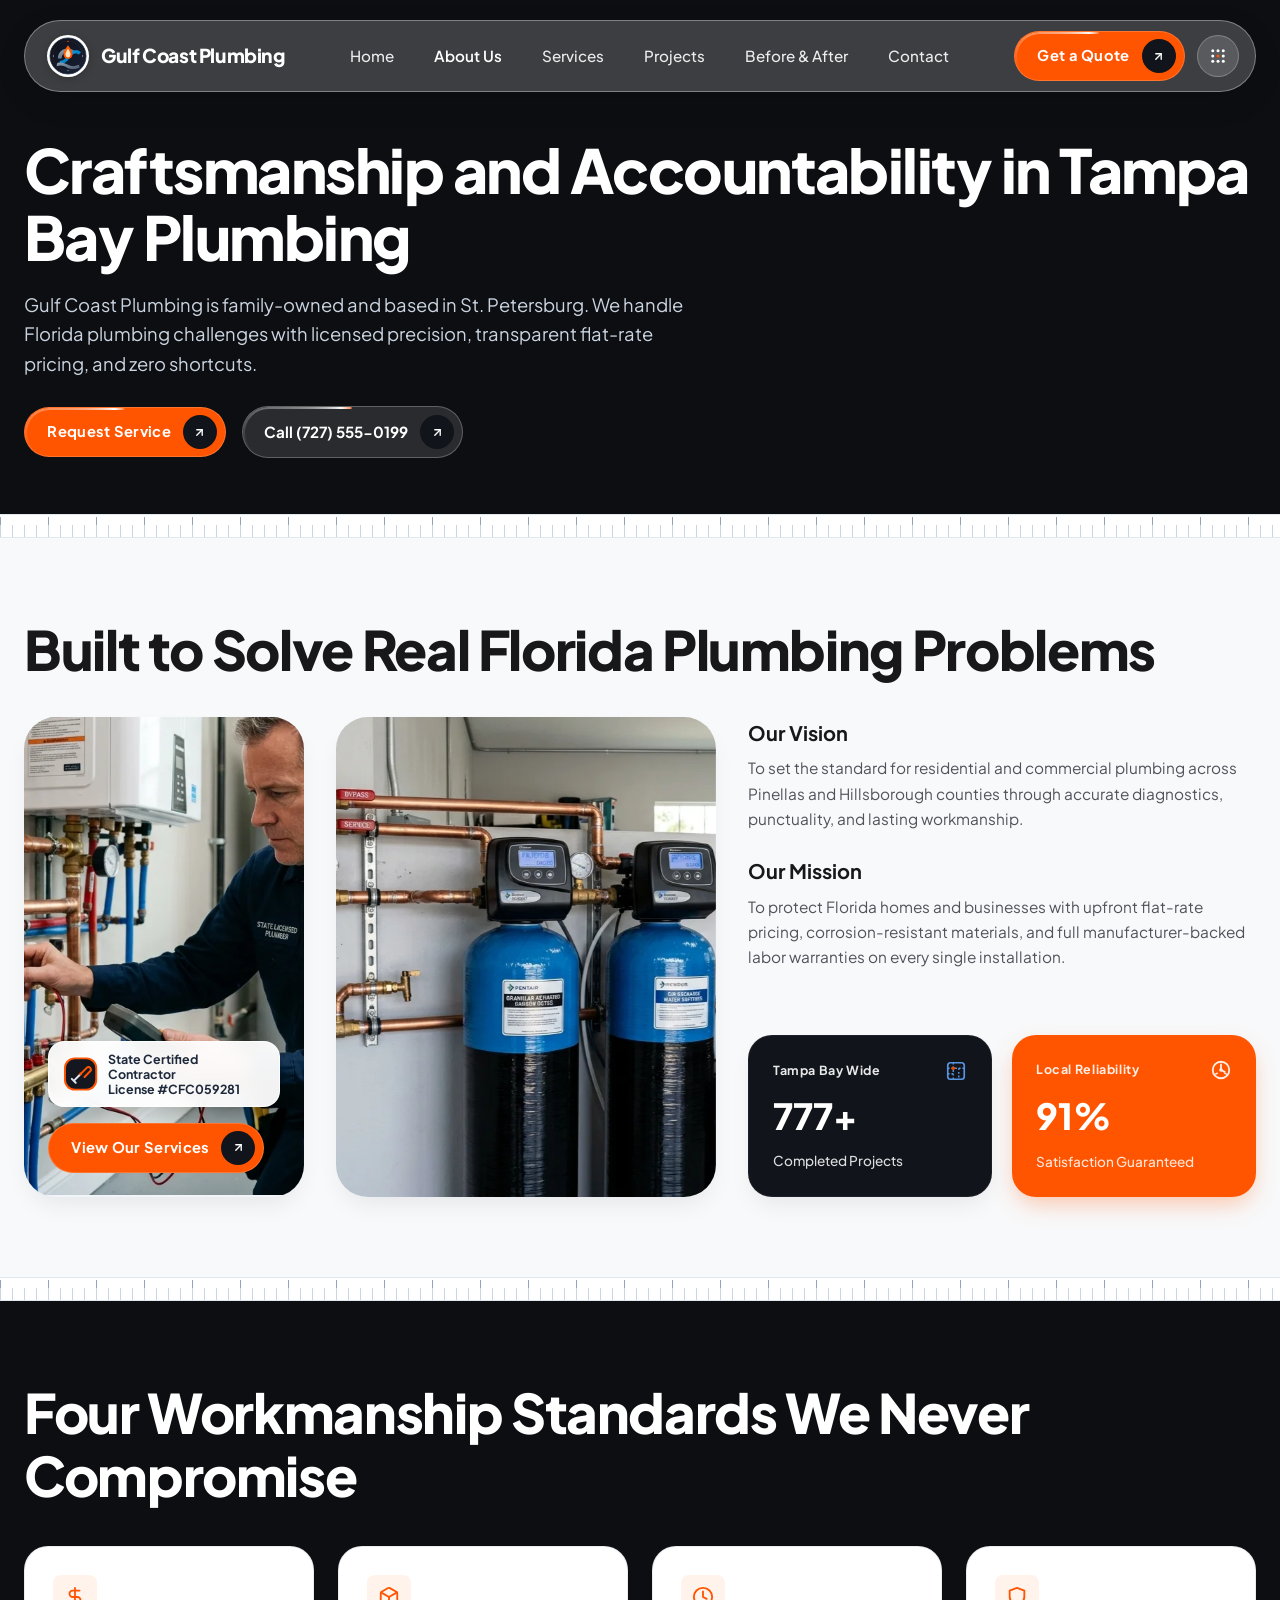
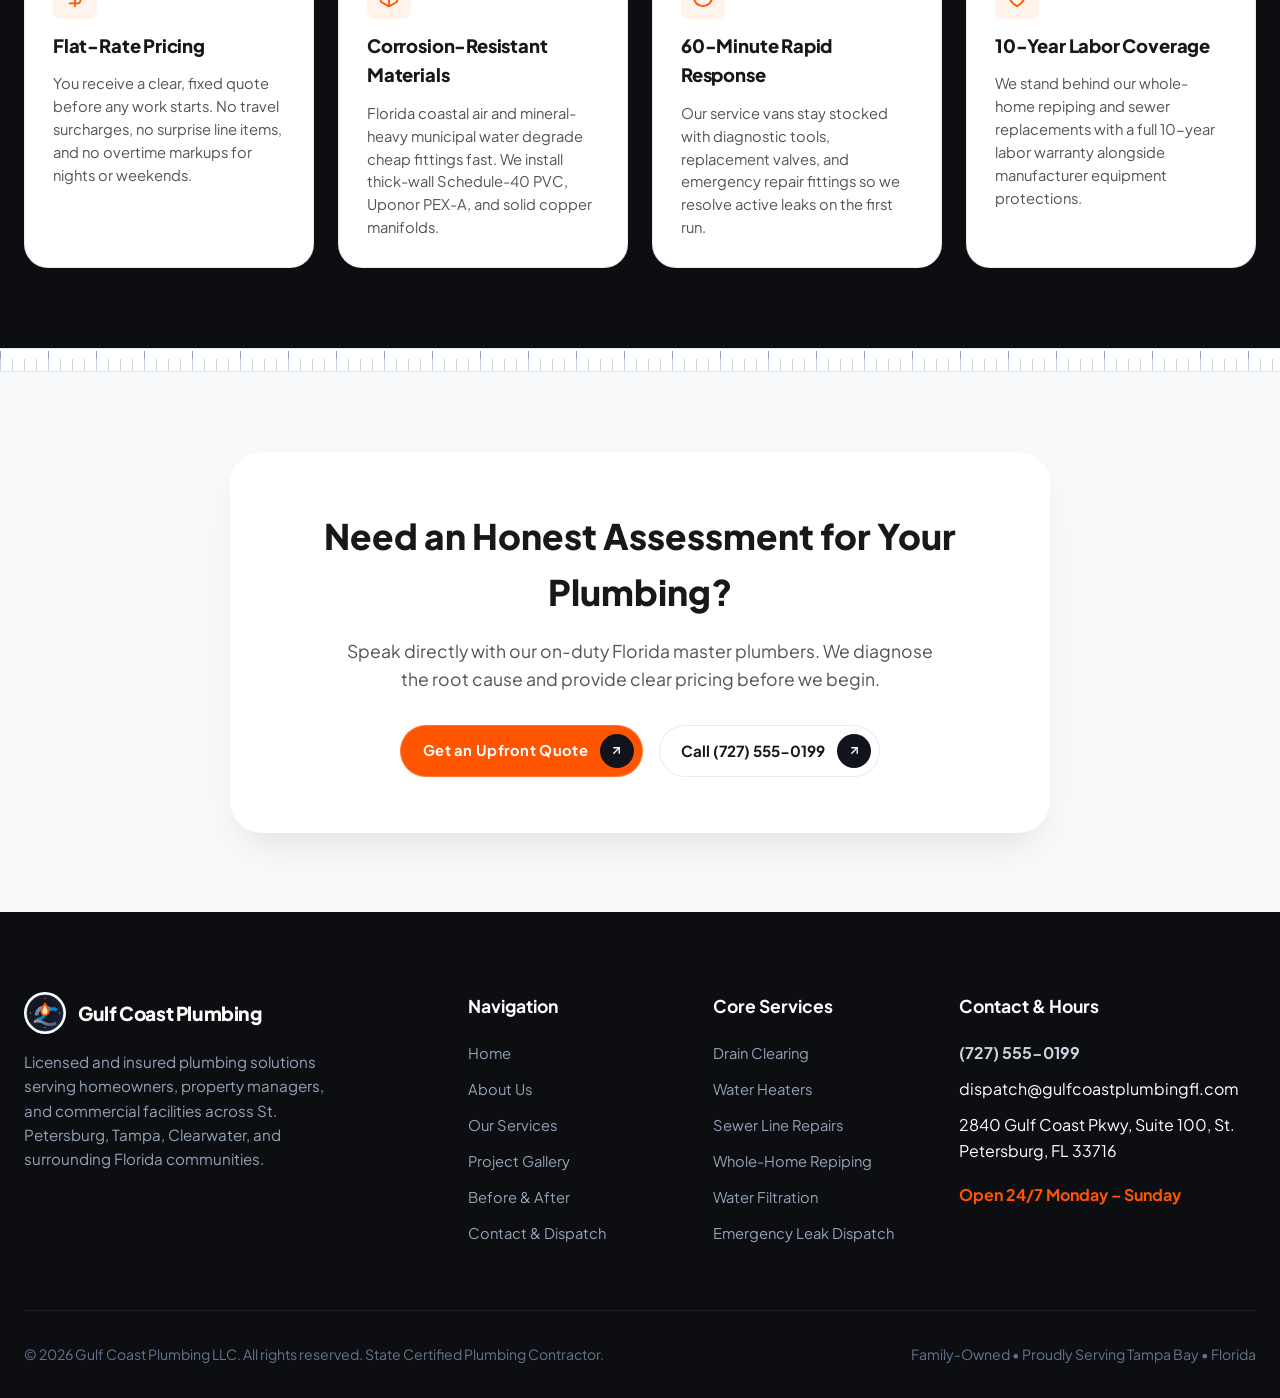
==== about.html @ 25f796b7 "Production release: Gulf Coast Plumbing LLC website with Vercel deployment support" ====
<!DOCTYPE html>
<html lang="en">
<head>
  <meta charset="UTF-8">
  <meta name="viewport" content="width=device-width, initial-scale=1.0">
  <title>About Us | Gulf Coast Plumbing LLC | Tampa Bay</title>
  <meta name="description" content="Learn about Gulf Coast Plumbing LLC. Family-owned, Florida-licensed plumbing specialists serving St. Petersburg, Tampa, and Clearwater with upfront flat-rate pricing.">
  
  <!-- Favicon -->
  <link rel="icon" type="image/png" href="assets/images/logo_square.svg">
  
  <!-- Google Fonts: Plus Jakarta Sans -->
  <link rel="preconnect" href="https://fonts.googleapis.com">
  <link rel="preconnect" href="https://fonts.gstatic.com" crossorigin>
  <link href="https://fonts.googleapis.com/css2?family=Plus+Jakarta+Sans:wght@400;500;600;700;800&display=swap" rel="stylesheet">
  
  <!-- Stylesheet -->
  <link rel="stylesheet" href="styles.css">
</head>
<body>

  <!-- =========================================================================
       1. FLOATING GLASSMORPHISM PILL NAVBAR
       ========================================================================= -->
  <header class="header-glass" id="main-header">
    <div class="header-glass-inner">
      <!-- Brand Logo -->
      <a href="index.html" class="brand-link" aria-label="Gulf Coast Plumbing Home">
        <img src="assets/images/logo.svg" alt="Gulf Coast Plumbing Logo" class="brand-logo-img">
        <span class="brand-title">Gulf Coast Plumbing</span>
      </a>

      <!-- Desktop Nav Links -->
      <nav aria-label="Primary Navigation">
        <ul class="nav-links">
          <li class="nav-item"><a href="index.html">Home</a></li>
          <li class="nav-item active"><a href="about.html">About Us</a></li>
          <li class="nav-item"><a href="services.html">Services</a></li>
          <li class="nav-item"><a href="projects.html">Projects</a></li>
          <li class="nav-item"><a href="transformations.html">Before &amp; After</a></li>
          <li class="nav-item"><a href="contact.html">Contact</a></li>
        </ul>
      </nav>

      <!-- Action Controls -->
      <div class="nav-actions">
        <!-- CTA Pill Button with Silk Halo and Craftsman Arrow -->
        <a href="contact.html" class="btn-pill-cta" data-open-modal="quote">
          <span class="btn-silk-halo" aria-hidden="true"><span class="btn-silk-beam"></span></span>
          <span class="btn-text">Get a Quote</span>
          <span class="btn-arrow-circle" aria-hidden="true">
            <svg class="icon-arrow-craftsman" width="13" height="13" viewBox="0 0 24 24" fill="none" stroke="currentColor" stroke-width="2.5" stroke-linecap="round" stroke-linejoin="round">
              <line x1="7" y1="17" x2="17" y2="7"></line>
              <polyline points="7 7 17 7 17 17"></polyline>
            </svg>
          </span>
        </a>

        <!-- 9-Dot Terminal Matrix Button -->
        <button class="btn-icon-round" id="btn-grid-drawer" aria-label="Quick contact menu">
          <svg class="icon-terminal-matrix" width="18" height="18" viewBox="0 0 24 24" fill="none" aria-hidden="true">
            <circle cx="5" cy="5" r="2" fill="currentColor"></circle>
            <circle cx="12" cy="5" r="2" fill="currentColor"></circle>
            <circle cx="19" cy="5" r="2" fill="currentColor"></circle>
            <circle cx="5" cy="12" r="2" fill="currentColor"></circle>
            <circle cx="12" cy="12" r="2" fill="#ff5500"></circle>
            <circle cx="19" cy="12" r="2" fill="currentColor"></circle>
            <circle cx="5" cy="19" r="2" fill="currentColor"></circle>
            <circle cx="12" cy="19" r="2" fill="currentColor"></circle>
            <circle cx="19" cy="19" r="2" fill="currentColor"></circle>
          </svg>
        </button>

        <!-- Mobile Nav Toggle -->
        <button class="mobile-nav-toggle" id="mobile-nav-toggle" aria-label="Open mobile menu">
          <svg class="icon-menu-craftsman" width="22" height="22" viewBox="0 0 24 24" fill="none" stroke="currentColor" stroke-width="2.2" stroke-linecap="round" aria-hidden="true">
            <line x1="3" y1="7" x2="21" y2="7"></line>
            <line x1="3" y1="12" x2="17" y2="12" stroke="#ff5500"></line>
            <line x1="3" y1="17" x2="21" y2="17"></line>
          </svg>
        </button>
      </div>
    </div>
  </header>

  <main>
    <!-- =========================================================================
         2. SUBPAGE HERO SECTION
         ========================================================================= -->
    <section class="subpage-hero" id="about-hero">
      <div class="container subpage-hero-content">
        <h1 class="subpage-hero-title reveal-generic">Craftsmanship and Accountability in Tampa Bay Plumbing</h1>
        <p class="subpage-hero-desc reveal-generic stagger-1">
          Gulf Coast Plumbing is family-owned and based in St. Petersburg. We handle Florida plumbing challenges with licensed precision, transparent flat-rate pricing, and zero shortcuts.
        </p>
        <div class="subpage-hero-actions reveal-generic stagger-2">
          <a href="contact.html" class="btn-pill-cta" data-open-modal="quote">
            <span class="btn-silk-halo" aria-hidden="true"><span class="btn-silk-beam"></span></span>
            <span class="btn-text">Request Service</span>
            <span class="btn-arrow-circle" aria-hidden="true">
              <svg class="icon-arrow-craftsman" width="13" height="13" viewBox="0 0 24 24" fill="none" stroke="currentColor" stroke-width="2.5" stroke-linecap="round" stroke-linejoin="round">
                <line x1="7" y1="17" x2="17" y2="7"></line>
                <polyline points="7 7 17 7 17 17"></polyline>
              </svg>
            </span>
          </a>
          <a href="tel:7275550199" class="btn-pill-translucent">
            <span class="btn-silk-halo" aria-hidden="true"><span class="btn-silk-beam"></span></span>
            <span class="btn-text">Call (727) 555-0199</span>
            <span class="btn-arrow-circle" aria-hidden="true">
              <svg class="icon-arrow-craftsman" width="13" height="13" viewBox="0 0 24 24" fill="none" stroke="currentColor" stroke-width="2.5" stroke-linecap="round" stroke-linejoin="round">
                <line x1="7" y1="17" x2="17" y2="7"></line>
                <polyline points="7 7 17 7 17 17"></polyline>
              </svg>
            </span>
          </a>
        </div>
      </div>
    </section>

    <!-- Ruler Divider -->
    <div class="ruler-divider reveal-generic" aria-hidden="true"></div>

    <!-- =========================================================================
         3. OUR STORY & ROOTS IN FLORIDA
         ========================================================================= -->
    <section class="page-section" id="story">
      <div class="container">
        <div class="section-header-clean reveal-generic">
          <h2 class="section-headline">Built to Solve Real Florida Plumbing Problems</h2>
        </div>

        <div class="who-we-are-grid" style="margin-top: 2rem;">
          <!-- Left Column: Featured Craftsman Card -->
          <div class="card-tall reveal-jiggle">
            <img src="assets/optimized/hero_slide1.webp" alt="Master plumbers on active site" class="card-tall-bg" data-parallax-img="true" data-parallax-speed="0.08">
            <div class="card-tall-content">
              <div class="badge-3d-cone reveal-pop stagger-2">
                <svg class="badge-3d-cone-icon" width="36" height="36" viewBox="0 0 36 36" fill="none" aria-hidden="true">
                  <rect x="2" y="2" width="32" height="32" rx="10" fill="#14171f" stroke="#ff5500" stroke-width="2"/>
                  <path d="M11 25l6-6M9 23l4 4" stroke="#e2e8f0" stroke-width="2" stroke-linecap="round"/>
                  <path d="M18.5 17.5L24.5 11.5c1.1-1.1 2.6-.5 3.3.2.7.7 1.3 2.2.2 3.3l-6 6" stroke="#ff5500" stroke-width="2" stroke-linecap="round"/>
                  <circle cx="18" cy="18" r="1.5" fill="#ff5500"/>
                </svg>
                <span class="badge-3d-cone-text">State Certified Contractor<br>License #CFC059281</span>
              </div>
              <a href="services.html" class="btn-pill-cta">
                <span class="btn-silk-halo" aria-hidden="true"><span class="btn-silk-beam"></span></span>
                <span class="btn-text">View Our Services</span>
                <span class="btn-arrow-circle" aria-hidden="true">
                  <svg class="icon-arrow-craftsman" width="13" height="13" viewBox="0 0 24 24" fill="none" stroke="currentColor" stroke-width="2.5" stroke-linecap="round" stroke-linejoin="round">
                    <line x1="7" y1="17" x2="17" y2="7"></line>
                    <polyline points="7 7 17 7 17 17"></polyline>
                  </svg>
                </span>
              </a>
            </div>
          </div>

          <!-- Center Column: Technical Installation Feature -->
          <div class="card-center-featured reveal-jiggle stagger-1">
            <img src="assets/optimized/work_filtration.webp" alt="Dual water treatment installation" data-parallax-img="true" data-parallax-speed="0.07">
          </div>

          <!-- Right Column: Vision, Mission & Values -->
          <div class="who-content-col">
            <div class="vision-mission-block reveal-generic stagger-1">
              <div class="vm-item">
                <h3>Our Vision</h3>
                <p>
                  To set the standard for residential and commercial plumbing across Pinellas and Hillsborough counties through accurate diagnostics, punctuality, and lasting workmanship.
                </p>
              </div>
              <div class="vm-item">
                <h3>Our Mission</h3>
                <p>
                  To protect Florida homes and businesses with upfront flat-rate pricing, corrosion-resistant materials, and full manufacturer-backed labor warranties on every single installation.
                </p>
              </div>
            </div>

            <!-- Metric Cards with Animated Counters -->
            <div class="stat-cards-row">
              <div class="stat-card-dark reveal-jiggle stagger-2">
                <div class="stat-card-header">
                  <span>Tampa Bay Wide</span>
                  <svg width="22" height="22" viewBox="0 0 24 24" fill="none" aria-hidden="true">
                    <rect x="3" y="3" width="18" height="18" rx="3" stroke="#60a5fa" stroke-width="1.8"/>
                    <path d="M3 9h18M9 3v18M3 15h6M15 9v12" stroke="#60a5fa" stroke-width="1.5" stroke-dasharray="2 2"/>
                    <circle cx="9" cy="9" r="2" fill="#ff5500"/>
                  </svg>
                </div>
                <div class="stat-card-number" data-counter-target="850" data-counter-suffix="+">850+</div>
                <div class="stat-card-footer">Completed Projects</div>
              </div>

              <div class="stat-card-orange reveal-jiggle stagger-3">
                <div class="stat-card-header">
                  <span>Local Reliability</span>
                  <svg width="22" height="22" viewBox="0 0 24 24" fill="none" aria-hidden="true">
                    <circle cx="12" cy="12" r="9" stroke="#ffffff" stroke-width="2"/>
                    <path d="M12 6v6l4 2" stroke="#ffffff" stroke-width="2" stroke-linecap="round"/>
                    <circle cx="12" cy="12" r="2" fill="#ffffff"/>
                    <path d="M6 16.5l2-1M18 16.5l-2-1" stroke="#ffffff" stroke-width="1.5" stroke-linecap="round"/>
                  </svg>
                </div>
                <div class="stat-card-number" data-counter-target="100" data-counter-suffix="%">100%</div>
                <div class="stat-card-footer">Satisfaction Guaranteed</div>
              </div>
            </div>
          </div>
        </div>
      </div>
    </section>

    <!-- Ruler Divider -->
    <div class="ruler-divider reveal-generic" aria-hidden="true"></div>

    <!-- =========================================================================
         4. FOUR WORKMANSHIP STANDARDS
         ========================================================================= -->
    <section class="page-section-dark" id="standards">
      <div class="container">
        <div class="section-header-clean reveal-generic">
          <h2 class="section-headline light">Four Workmanship Standards We Never Compromise</h2>
        </div>

        <div class="standards-grid">
          <div class="standard-card reveal-jiggle stagger-1">
            <div class="standard-card-icon">
              <svg width="22" height="22" viewBox="0 0 24 24" fill="none" stroke="currentColor" stroke-width="2" stroke-linecap="round" stroke-linejoin="round" aria-hidden="true">
                <path d="M12 2v20M17 5H9.5a3.5 3.5 0 0 0 0 7h5a3.5 3.5 0 0 1 0 7H6"/>
              </svg>
            </div>
            <h3 class="standard-card-title">Flat-Rate Pricing</h3>
            <p class="standard-card-desc">
              You receive a clear, fixed quote before any work starts. No travel surcharges, no surprise line items, and no overtime markups for nights or weekends.
            </p>
          </div>

          <div class="standard-card reveal-jiggle stagger-2">
            <div class="standard-card-icon">
              <svg width="22" height="22" viewBox="0 0 24 24" fill="none" stroke="currentColor" stroke-width="2" stroke-linecap="round" stroke-linejoin="round" aria-hidden="true">
                <path d="M21 16V8a2 2 0 0 0-1-1.73l-7-4a2 2 0 0 0-2 0l-7 4A2 2 0 0 0 3 8v8a2 2 0 0 0 1 1.73l7 4a2 2 0 0 0 2 0l7-4A2 2 0 0 0 21 16z"/>
                <polyline points="3.27 6.96 12 12.01 20.73 6.96"/>
                <line x1="12" y1="22.08" x2="12" y2="12"/>
              </svg>
            </div>
            <h3 class="standard-card-title">Corrosion-Resistant Materials</h3>
            <p class="standard-card-desc">
              Florida coastal air and mineral-heavy municipal water degrade cheap fittings fast. We install thick-wall Schedule-40 PVC, Uponor PEX-A, and solid copper manifolds.
            </p>
          </div>

          <div class="standard-card reveal-jiggle stagger-3">
            <div class="standard-card-icon">
              <svg width="22" height="22" viewBox="0 0 24 24" fill="none" stroke="currentColor" stroke-width="2" stroke-linecap="round" stroke-linejoin="round" aria-hidden="true">
                <circle cx="12" cy="12" r="10"/>
                <polyline points="12 6 12 12 16 14"/>
              </svg>
            </div>
            <h3 class="standard-card-title">60-Minute Rapid Response</h3>
            <p class="standard-card-desc">
              Our service vans stay stocked with diagnostic tools, replacement valves, and emergency repair fittings so we resolve active leaks on the first run.
            </p>
          </div>

          <div class="standard-card reveal-jiggle stagger-4">
            <div class="standard-card-icon">
              <svg width="22" height="22" viewBox="0 0 24 24" fill="none" stroke="currentColor" stroke-width="2" stroke-linecap="round" stroke-linejoin="round" aria-hidden="true">
                <path d="M12 22s8-4 8-10V5l-8-3-8 3v7c0 6 8 10 8 10z"/>
              </svg>
            </div>
            <h3 class="standard-card-title">10-Year Labor Coverage</h3>
            <p class="standard-card-desc">
              We stand behind our whole-home repiping and sewer replacements with a full 10-year labor warranty alongside manufacturer equipment protections.
            </p>
          </div>
        </div>
      </div>
    </section>

    <!-- Ruler Divider -->
    <div class="ruler-divider reveal-generic" aria-hidden="true"></div>

    <!-- =========================================================================
         5. READY TO WORK WITH US CTA
         ========================================================================= -->
    <section class="page-section" id="about-cta">
      <div class="container">
        <div class="quote-card reveal-jiggle" style="text-align: center; display: block; max-width: 820px; margin: 0 auto;">
          <h2 style="font-size: 2.2rem; font-weight: 800; margin-bottom: 1rem; color: var(--text-primary);">Need an Honest Assessment for Your Plumbing?</h2>
          <p style="font-size: 1.1rem; color: var(--text-secondary); max-width: 600px; margin: 0 auto 2rem auto; line-height: 1.6;">
            Speak directly with our on-duty Florida master plumbers. We diagnose the root cause and provide clear pricing before we begin.
          </p>
          <div style="display: flex; justify-content: center; flex-wrap: wrap; gap: 1rem;">
            <a href="contact.html" class="btn-pill-cta" data-open-modal="quote">
              <span class="btn-silk-halo" aria-hidden="true"><span class="btn-silk-beam"></span></span>
              <span class="btn-text">Get an Upfront Quote</span>
              <span class="btn-arrow-circle" aria-hidden="true">
                <svg class="icon-arrow-craftsman" width="13" height="13" viewBox="0 0 24 24" fill="none" stroke="currentColor" stroke-width="2.5" stroke-linecap="round" stroke-linejoin="round">
                  <line x1="7" y1="17" x2="17" y2="7"></line>
                  <polyline points="7 7 17 7 17 17"></polyline>
                </svg>
              </span>
            </a>
            <a href="tel:7275550199" class="btn-pill-translucent" style="border: 1px solid var(--border-light); background: #ffffff; color: var(--text-primary);">
              <span class="btn-silk-halo" aria-hidden="true"><span class="btn-silk-beam"></span></span>
              <span class="btn-text">Call (727) 555-0199</span>
              <span class="btn-arrow-circle" aria-hidden="true">
                <svg class="icon-arrow-craftsman" width="13" height="13" viewBox="0 0 24 24" fill="none" stroke="currentColor" stroke-width="2.5" stroke-linecap="round" stroke-linejoin="round">
                  <line x1="7" y1="17" x2="17" y2="7"></line>
                  <polyline points="7 7 17 7 17 17"></polyline>
                </svg>
              </span>
            </a>
          </div>
        </div>
      </div>
    </section>
  </main>

  <!-- =========================================================================
       6. OBSIDIAN DARK FOOTER
       ========================================================================= -->
  <footer class="footer-main">
    <div class="container">
      <div class="footer-grid">
        <!-- Brand Info -->
        <div class="footer-brand reveal-generic stagger-1">
          <a href="index.html" class="brand-link">
            <img src="assets/images/logo.svg" alt="Gulf Coast Plumbing Logo" class="brand-logo-img">
            <span class="brand-title">Gulf Coast Plumbing</span>
          </a>
          <p>
            Licensed and insured plumbing solutions serving homeowners, property managers, and commercial facilities across St. Petersburg, Tampa, Clearwater, and surrounding Florida communities.
          </p>
        </div>

        <!-- Quick Links -->
        <div class="footer-col reveal-generic stagger-2">
          <h4>Navigation</h4>
          <ul>
            <li><a href="index.html">Home</a></li>
            <li><a href="about.html">About Us</a></li>
            <li><a href="services.html">Our Services</a></li>
            <li><a href="projects.html">Project Gallery</a></li>
            <li><a href="transformations.html">Before &amp; After</a></li>
            <li><a href="contact.html">Contact &amp; Dispatch</a></li>
          </ul>
        </div>

        <!-- Core Services -->
        <div class="footer-col reveal-generic stagger-3">
          <h4>Core Services</h4>
          <ul>
            <li><a href="services.html">Drain Clearing</a></li>
            <li><a href="services.html">Water Heaters</a></li>
            <li><a href="services.html">Sewer Line Repairs</a></li>
            <li><a href="services.html">Whole-Home Repiping</a></li>
            <li><a href="services.html">Water Filtration</a></li>
            <li><a href="services.html">Emergency Leak Dispatch</a></li>
          </ul>
        </div>

        <!-- Contact & Hours -->
        <div class="footer-col reveal-generic stagger-4">
          <h4>Contact &amp; Hours</h4>
          <ul>
            <li style="color: #cbd5e1; font-weight: 700;">(727) 555-0199</li>
            <li>dispatch@gulfcoastplumbingfl.com</li>
            <li>2840 Gulf Coast Pkwy, Suite 100, St. Petersburg, FL 33716</li>
            <li style="color: var(--brand-orange); font-weight: 700; margin-top: 0.5rem;">Open 24/7 Monday &ndash; Sunday</li>
          </ul>
        </div>
      </div>

      <div class="footer-bottom reveal-generic stagger-5">
        <div>&copy; 2026 Gulf Coast Plumbing LLC. All rights reserved. State Certified Plumbing Contractor.</div>
        <div>Family-Owned &bull; Proudly Serving Tampa Bay &bull; Florida</div>
      </div>
    </div>
  </footer>

  <!-- =========================================================================
       7. UNIFIED DISPATCH & SERVICE PANEL
       ========================================================================= -->
  <div class="drawer-backdrop" id="drawer-backdrop" aria-hidden="true"></div>

  <aside class="quick-drawer unified-dispatch-panel" id="quick-drawer" aria-label="Dispatch and quote panel" aria-hidden="true" role="dialog">
    <div class="drawer-header-bar drawer-stagger-1">
      <div class="drawer-brand-wrap">
        <img src="assets/images/logo_square.svg" alt="Gulf Coast Plumbing Logo" class="drawer-brand-logo">
        <div class="drawer-brand-text">
          <span class="drawer-brand-name">Gulf Coast Plumbing</span>
          <span class="drawer-status-chip">On-call master plumbers</span>
        </div>
      </div>
      <button id="btn-close-drawer" class="btn-icon-round btn-drawer-close" data-close-modal aria-label="Close panel">
        <svg width="18" height="18" viewBox="0 0 24 24" fill="none" stroke="currentColor" stroke-width="2.5" stroke-linecap="round" stroke-linejoin="round" aria-hidden="true">
          <line x1="18" y1="6" x2="6" y2="18"></line>
          <line x1="6" y1="6" x2="18" y2="18"></line>
        </svg>
      </button>
    </div>

    <div class="drawer-tabs-wrapper drawer-stagger-2">
      <div class="drawer-tabs-track" id="drawer-tabs-track" role="tablist" aria-label="Panel tabs" data-active-tab="dispatch">
        <span class="drawer-tab-pill-indicator" id="tab-pill-indicator" aria-hidden="true"></span>
        <button type="button" class="drawer-tab-btn active" id="tab-btn-dispatch" data-drawer-tab="dispatch" role="tab" aria-selected="true" aria-controls="drawer-view-dispatch">
          Emergency dispatch
        </button>
        <button type="button" class="drawer-tab-btn" id="tab-btn-quote" data-drawer-tab="quote" role="tab" aria-selected="false" aria-controls="drawer-view-quote">
          Request a quote
        </button>
      </div>
    </div>

    <div class="drawer-content-scroll">
      <section class="drawer-view active drawer-stagger-3" id="drawer-view-dispatch" role="tabpanel" aria-labelledby="tab-btn-dispatch">
        <div class="drawer-dispatch-alert">
          <div class="dispatch-alert-badge">Active 24/7 dispatch</div>
          <p class="dispatch-alert-text">
            Direct line to master plumbers in St. Petersburg and Tampa. Emergency trucks fully stocked.
          </p>
        </div>

        <div class="drawer-hotline-card">
          <div class="hotline-card-label">Direct dispatch hotline</div>
          <a href="tel:7275550199" class="hotline-card-number" aria-label="Call direct dispatch hotline at 727 365 7882">
            <span>(727) 555-0199</span>
            <span class="hotline-card-icon" aria-hidden="true">
              <svg width="18" height="18" viewBox="0 0 24 24" fill="none" stroke="currentColor" stroke-width="2.5" stroke-linecap="round" stroke-linejoin="round">
                <line x1="7" y1="17" x2="17" y2="7"></line>
                <polyline points="7 7 17 7 17 17"></polyline>
              </svg>
            </span>
          </a>
        </div>
      </section>

      <section class="drawer-view drawer-stagger-3" id="drawer-view-quote" role="tabpanel" aria-labelledby="tab-btn-quote" hidden>
        <div class="calculator-card">
          <form class="calculator-form" id="quick-quote-form" data-quote-form>
            <div class="calc-field-group">
              <label for="drawer-name" class="calc-label">Your Name</label>
              <input type="text" id="drawer-name" name="name" class="form-input" placeholder="Full name" required>
            </div>
            <div class="calc-field-group">
              <label for="drawer-phone" class="calc-label">Phone Number</label>
              <input type="tel" id="drawer-phone" name="phone" class="form-input" placeholder="(727) 000-0000" required>
            </div>
            <div class="calc-field-group">
              <label for="drawer-service" class="calc-label">Service Needed</label>
              <select id="drawer-service" name="service" class="form-select" required>
                <option value="">Select a service</option>
                <option value="Drain & Blockage Clearing">Drain &amp; Blockage Clearing</option>
                <option value="Water Heater Repair or Replacement">Water Heater Repair or Replacement</option>
                <option value="Sewer Line Repair & Replacement">Sewer Line Repair &amp; Replacement</option>
                <option value="Whole-Home Repiping">Whole-Home Repiping</option>
                <option value="Water Filtration & Softeners">Water Filtration &amp; Softeners</option>
                <option value="Emergency Leak Detection">Emergency Leak Detection</option>
              </select>
            </div>
            <button type="submit" class="btn-pill-cta" style="width: 100%; justify-content: center; margin-top: 1rem;">
              <span class="btn-silk-halo" aria-hidden="true"><span class="btn-silk-beam"></span></span>
              <span class="btn-text">Submit Request</span>
              <span class="btn-arrow-circle" aria-hidden="true">
                <svg class="icon-arrow-craftsman" width="13" height="13" viewBox="0 0 24 24" fill="none" stroke="currentColor" stroke-width="2.5" stroke-linecap="round" stroke-linejoin="round">
                  <line x1="7" y1="17" x2="17" y2="7"></line>
                  <polyline points="7 7 17 7 17 17"></polyline>
                </svg>
              </span>
            </button>
          </form>
        </div>
      </section>
    </div>
  </aside>

  <!-- =========================================================================
       8. MOBILE NAVIGATION DRAWER
       ========================================================================= -->
  <aside class="quick-drawer" id="mobile-nav-drawer" style="background: #0f1218;" aria-label="Mobile Navigation">
    <div>
      <div style="display: flex; align-items: center; justify-content: space-between; margin-bottom: 2rem;">
        <a href="index.html" class="brand-link">
          <img src="assets/images/logo.svg" alt="Logo" class="brand-logo-img">
          <span class="brand-title">Gulf Coast Plumbing</span>
        </a>
        <button id="btn-close-mobile-nav" class="btn-icon-round" aria-label="Close menu">
          <svg width="18" height="18" viewBox="0 0 24 24" fill="none" stroke="currentColor" stroke-width="2.5" stroke-linecap="round" stroke-linejoin="round" aria-hidden="true">
            <line x1="18" y1="6" x2="6" y2="18"></line>
            <line x1="6" y1="6" x2="18" y2="18"></line>
          </svg>
        </button>
      </div>

      <nav class="mobile-drawer-links" style="display: flex; flex-direction: column; gap: 1.25rem;">
        <a href="index.html" style="font-size: 1.2rem; font-weight: 700; color: #ffffff;">Home</a>
        <a href="about.html" style="font-size: 1.2rem; font-weight: 700; color: #ff5500;">About Us</a>
        <a href="services.html" style="font-size: 1.2rem; font-weight: 700; color: #ffffff;">Services</a>
        <a href="projects.html" style="font-size: 1.2rem; font-weight: 700; color: #ffffff;">Projects</a>
        <a href="transformations.html" style="font-size: 1.2rem; font-weight: 700; color: #ffffff;">Before &amp; After</a>
        <a href="contact.html" style="font-size: 1.2rem; font-weight: 700; color: #ffffff;">Contact</a>
      </nav>
    </div>

    <div>
      <a href="tel:7275550199" class="btn-pill-cta" style="width: 100%; justify-content: center;">
        <span class="btn-silk-halo" aria-hidden="true"><span class="btn-silk-beam"></span></span>
        <span class="btn-text">Call (727) 555-0199</span>
        <span class="btn-arrow-circle" aria-hidden="true">
          <svg class="icon-arrow-craftsman" width="13" height="13" viewBox="0 0 24 24" fill="none" stroke="currentColor" stroke-width="2.5" stroke-linecap="round" stroke-linejoin="round">
            <line x1="7" y1="17" x2="17" y2="7"></line>
            <polyline points="7 7 17 7 17 17"></polyline>
          </svg>
        </span>
      </a>
    </div>
  </aside>

  <!-- Script -->
  <script src="assets/js/anime.min.js"></script>
  <script src="app.js"></script>
</body>
</html>
---- styles.css ----
@charset "UTF-8";

/* ==========================================================================
   Gulf Coast Plumbing — DESIGN SYSTEM & STYLESHEET
   Matching Constrc Layout & Visual Identity
   ========================================================================== */

:root {
  --font-display: 'Plus Jakarta Sans', system-ui, -apple-system, sans-serif;
  --font-body: 'Plus Jakarta Sans', system-ui, -apple-system, sans-serif;

  /* Color System */
  --bg-canvas: #f8f9fa;
  --bg-surface: #ffffff;
  --bg-dark: #0c0e12;
  --bg-dark-surface: #14171f;
  --bg-dark-card: #1b1e28;
  
  --brand-orange: #ff5500;
  --brand-orange-hover: #e04b00;
  --brand-orange-light: #fff3ec;
  --brand-navy: #162035;
  --brand-navy-light: #1f2c47;
  
  --text-primary: #18181b;
  --text-secondary: #52525b;
  --text-muted: #71717a;
  --text-on-dark: #f4f4f5;
  --text-muted-dark: #a1a1aa;
  
  --border-light: rgba(228, 231, 236, 0.8);
  --border-dark: rgba(255, 255, 255, 0.08);
  --border-orange: rgba(255, 85, 0, 0.3);
  
  --radius-full: 9999px;
  --radius-xl: 2rem;
  --radius-lg: 1.5rem;
  --radius-md: 1rem;
  --radius-sm: 0.5rem;
  
  --shadow-sm: 0 2px 4px rgba(0, 0, 0, 0.04);
  --shadow-md: 0 12px 24px -6px rgba(0, 0, 0, 0.08);
  --shadow-lg: 0 20px 40px -15px rgba(0, 0, 0, 0.12);
  --shadow-orange: 0 10px 25px -5px rgba(255, 85, 0, 0.35);
  
  --container-max: 1320px;

  /* Motion & Easing Tokens */
  --ease-fluid-spring: cubic-bezier(0.34, 1.42, 0.64, 1);
  --ease-fluid-bounce: cubic-bezier(0.175, 0.885, 0.32, 1.275);
  --ease-generic-out: cubic-bezier(0.16, 1, 0.3, 1);
  --ease-fluid-pop: cubic-bezier(0.34, 1.56, 0.64, 1);
}

/* --------------------------------------------------------------------------
   Reset & Base
   -------------------------------------------------------------------------- */
*, *::before, *::after {
  box-sizing: border-box;
  margin: 0;
  padding: 0;
}

html {
  scroll-behavior: smooth;
  font-size: 16px;
  -webkit-text-size-adjust: 100%;
  overflow-x: clip;
}

body {
  font-family: var(--font-body);
  background-color: var(--bg-canvas);
  color: var(--text-primary);
  line-height: 1.6;
  overflow-x: clip;
  -webkit-font-smoothing: antialiased;
  width: 100%;
  max-width: 100vw;
  position: relative;
}

img, svg {
  display: block;
  max-width: 100%;
}

a {
  color: inherit;
  text-decoration: none;
  transition: all 0.25s ease;
}

button {
  font-family: inherit;
  cursor: pointer;
  border: none;
  background: none;
  transition: all 0.25s cubic-bezier(0.16, 1, 0.3, 1);
}

input, select, textarea {
  font-family: inherit;
  font-size: 1rem;
}

.container {
  width: 100%;
  max-width: var(--container-max);
  margin-left: auto;
  margin-right: auto;
  padding-left: 1.5rem;
  padding-right: 1.5rem;
}

/* --------------------------------------------------------------------------
   Ruler / Architectural Scale Divider (Signature Element from Reference)
   -------------------------------------------------------------------------- */
.ruler-divider {
  width: 100%;
  height: 24px;
  background-color: #ffffff;
  background-image: repeating-linear-gradient(
    90deg,
    #cbd5e1 0,
    #cbd5e1 1px,
    transparent 1px,
    transparent 12px
  ), repeating-linear-gradient(
    90deg,
    #94a3b8 0,
    #94a3b8 1.5px,
    transparent 1.5px,
    transparent 48px
  );
  background-size: 100% 12px, 100% 20px;
  background-position: bottom left, bottom left;
  background-repeat: repeat-x;
  border-top: 1px solid #e2e8f0;
  border-bottom: 1px solid #e2e8f0;
  position: relative;
  z-index: 10;
}

.ruler-divider.ruler-dark {
  background-color: var(--bg-dark);
  border-top-color: rgba(255, 255, 255, 0.08);
  border-bottom-color: rgba(255, 255, 255, 0.08);
  background-image: repeating-linear-gradient(
    90deg,
    rgba(255, 255, 255, 0.12) 0,
    rgba(255, 255, 255, 0.12) 1px,
    transparent 1px,
    transparent 12px
  ), repeating-linear-gradient(
    90deg,
    rgba(255, 255, 255, 0.25) 0,
    rgba(255, 255, 255, 0.25) 1.5px,
    transparent 1.5px,
    transparent 48px
  );
}

/* --------------------------------------------------------------------------
   Floating Glassmorphism Pill Navbar (Dynamic & Jiggly Modern Animation)
   -------------------------------------------------------------------------- */
.header-glass {
  position: fixed;
  top: 1.25rem;
  left: 50%;
  transform: translate(-50%, -150%) scale(0.94);
  width: calc(100% - 3rem);
  max-width: 1240px;
  z-index: 100;
  opacity: 0;
  pointer-events: none;
  transition: transform 0.45s cubic-bezier(0.34, 1.56, 0.64, 1),
              opacity 0.3s ease;
  will-change: transform, opacity;
}

/* Navbar active / visible state on page open */
.header-glass.header-visible {
  transform: translate(-50%, 0) scale(1);
  opacity: 1;
  pointer-events: auto;
}

/* Scroll Hide State (slides up smoothly when scrolling down) */
.header-glass.header-hidden {
  transform: translate(-50%, -160%) scale(0.96);
  opacity: 0;
  pointer-events: none;
  transition: transform 0.35s cubic-bezier(0.77, 0, 0.175, 1),
              opacity 0.25s ease;
}

/* Popping re-appearance state when scrolling up with jiggly spring overshoot */
.header-glass.header-popping {
  transform: translate(-50%, 0) scale(1);
  opacity: 1;
  pointer-events: auto;
  transition: transform 0.52s cubic-bezier(0.34, 1.56, 0.64, 1),
              opacity 0.25s ease;
}

.header-glass-inner {
  display: flex;
  align-items: center;
  justify-content: space-between;
  background: rgba(255, 255, 255, 0.2);
  backdrop-filter: blur(20px);
  -webkit-backdrop-filter: blur(20px);
  border: 1px solid rgba(255, 255, 255, 0.35);
  border-radius: var(--radius-full);
  padding: 0.6rem 1rem 0.6rem 1.4rem;
  box-shadow: 0 10px 30px rgba(0, 0, 0, 0.12);
  transition: background 0.3s ease, border-color 0.3s ease, box-shadow 0.3s ease;
}

.header-scrolled .header-glass-inner {
  background: rgba(20, 24, 33, 0.88);
  border-color: rgba(255, 255, 255, 0.12);
  box-shadow: 0 15px 35px rgba(0, 0, 0, 0.25);
}

.brand-link {
  display: flex;
  align-items: center;
  gap: 0.75rem;
}

.brand-logo-img {
  width: 42px;
  height: 42px;
  border-radius: 50%;
  object-fit: contain;
  background: #ffffff;
  padding: 2px;
  box-shadow: 0 2px 8px rgba(0, 0, 0, 0.15);
  transform-origin: center;
}

/* Jiggly symbol and pop-out animations */
.header-glass.header-visible .brand-logo-img,
.header-glass.header-popping .brand-logo-img {
  animation: jigglySymbol 0.7s cubic-bezier(0.34, 1.56, 0.64, 1) both;
}

.header-glass.header-visible .brand-title,
.header-glass.header-popping .brand-title {
  animation: navTextPop 0.5s cubic-bezier(0.34, 1.56, 0.64, 1) 0.05s both;
}

.header-glass.header-visible .nav-item,
.header-glass.header-popping .nav-item {
  animation: navItemPop 0.45s cubic-bezier(0.34, 1.56, 0.64, 1) both;
}

.header-glass.header-visible .nav-actions,
.header-glass.header-popping .nav-actions {
  animation: navActionPop 0.52s cubic-bezier(0.34, 1.56, 0.64, 1) 0.1s both;
}

@keyframes jigglySymbol {
  0% {
    transform: scale(0.65) rotate(-14deg);
    opacity: 0.2;
  }
  50% {
    transform: scale(1.18) rotate(7deg);
    opacity: 1;
  }
  75% {
    transform: scale(0.94) rotate(-3deg);
  }
  100% {
    transform: scale(1) rotate(0deg);
    opacity: 1;
  }
}

@keyframes navTextPop {
  0% {
    transform: scale(0.88) translateY(-4px);
    opacity: 0.2;
  }
  60% {
    transform: scale(1.06) translateY(1px);
    opacity: 1;
  }
  100% {
    transform: scale(1) translateY(0);
    opacity: 1;
  }
}

@keyframes navItemPop {
  0% {
    transform: scale(0.85) translateY(-5px);
    opacity: 0.2;
  }
  65% {
    transform: scale(1.08) translateY(1px);
    opacity: 1;
  }
  100% {
    transform: scale(1) translateY(0);
    opacity: 1;
  }
}

@keyframes navActionPop {
  0% {
    transform: scale(0.85) translateY(-6px);
    opacity: 0.2;
  }
  65% {
    transform: scale(1.08) translateY(1px);
    opacity: 1;
  }
  100% {
    transform: scale(1) translateY(0);
    opacity: 1;
  }
}

.brand-title {
  font-size: 1.2rem;
  font-weight: 800;
  letter-spacing: -0.02em;
  color: #ffffff;
  white-space: nowrap;
}

.nav-links {
  display: flex;
  align-items: center;
  gap: 1.5rem;
  list-style: none;
}

.nav-item a {
  font-size: 0.95rem;
  font-weight: 500;
  color: #ffffff;
  display: inline-flex;
  align-items: center;
  gap: 0.35rem;
  opacity: 0.9;
  position: relative;
  padding: 0.35rem 0.5rem;
  transition: color 0.2s ease, opacity 0.2s ease;
}

.nav-item a:hover {
  opacity: 1;
  color: #ff914d;
}

.nav-item.active a {
  opacity: 1;
  font-weight: 600;
}

.nav-actions {
  display: flex;
  align-items: center;
  gap: 0.75rem;
}

.btn-icon-round {
  width: 42px;
  height: 42px;
  border-radius: 50%;
  display: flex;
  align-items: center;
  justify-content: center;
  background: rgba(255, 255, 255, 0.15);
  color: #ffffff;
  border: 1px solid rgba(255, 255, 255, 0.25);
  transition: background-color 0.2s ease, border-color 0.2s ease;
}

.btn-icon-round:hover {
  background: rgba(255, 255, 255, 0.3);
  border-color: rgba(255, 255, 255, 0.4);
}

/* --------------------------------------------------------------------------
   Pill Buttons (Surrounding Lit Silk Line Animation — No Glow, No Movement)
   -------------------------------------------------------------------------- */
.btn-pill-cta {
  position: relative;
  display: inline-flex;
  align-items: center;
  gap: 0.75rem;
  background: var(--brand-orange);
  color: #ffffff;
  font-weight: 700;
  font-size: 0.92rem;
  letter-spacing: 0.02em;
  padding: 0.45rem 0.5rem 0.45rem 1.4rem;
  border-radius: var(--radius-full);
  box-shadow: none; /* No glow */
  overflow: hidden;
  isolation: isolate;
  white-space: nowrap;
  border: 1px solid rgba(255, 255, 255, 0.18);
  transition: background-color 0.25s ease;
  transform: none !important; /* No moving or resizing */
}

.btn-pill-cta:hover,
.btn-pill-cta:active {
  background: var(--brand-orange-hover);
  transform: none !important;
  box-shadow: none !important;
}

.btn-pill-cta .btn-text,
.btn-pill-translucent .btn-text {
  position: relative;
  z-index: 3;
}

/* Lit Silk Line Surrounding Halo & Beam */
.btn-silk-halo {
  position: absolute;
  inset: 0;
  border-radius: inherit;
  padding: 1.5px;
  -webkit-mask: linear-gradient(#fff 0 0) content-box, linear-gradient(#fff 0 0);
  -webkit-mask-composite: xor;
  mask: linear-gradient(#fff 0 0) content-box, linear-gradient(#fff 0 0);
  mask-composite: exclude;
  pointer-events: none;
  opacity: 0;
  transition: opacity 0.3s cubic-bezier(0.16, 1, 0.3, 1);
  z-index: 2;
}

.btn-silk-beam {
  position: absolute;
  top: -150%;
  left: -50%;
  width: 200%;
  height: 400%;
  background: conic-gradient(
    from 0deg,
    transparent 0deg,
    transparent 260deg,
    rgba(255, 255, 255, 0.5) 300deg,
    #ffffff 335deg,
    #ff955c 355deg,
    transparent 360deg
  );
  animation: rotateSilkBeam 2.2s linear infinite;
}

@keyframes rotateSilkBeam {
  0% {
    transform: rotate(0deg);
  }
  100% {
    transform: rotate(360deg);
  }
}

/* Desktop Hover */
@media (hover: hover) and (pointer: fine) {
  .btn-pill-cta:hover .btn-silk-halo,
  .btn-pill-translucent:hover .btn-silk-halo {
    opacity: 1;
  }
}

/* Mobile in-viewport trigger via class */
.btn-pill-cta.silk-active .btn-silk-halo,
.btn-pill-translucent.silk-active .btn-silk-halo {
  opacity: 1;
}

/* Keep the loved circular arrow animation */
.btn-arrow-circle {
  width: 34px;
  height: 34px;
  border-radius: 50%;
  background: #11141a;
  color: #ffffff;
  display: flex;
  align-items: center;
  justify-content: center;
  transition: transform 0.3s cubic-bezier(0.34, 1.56, 0.64, 1);
  flex-shrink: 0;
  position: relative;
  z-index: 3;
}

.btn-pill-cta:hover .btn-arrow-circle,
.btn-pill-translucent:hover .btn-arrow-circle {
  transform: rotate(45deg);
}

/* Mobile Nav Toggle */
.mobile-nav-toggle {
  display: none;
  width: 42px;
  height: 42px;
  border-radius: 50%;
  align-items: center;
  justify-content: center;
  background: rgba(255, 255, 255, 0.2);
  color: #ffffff;
}

/* ==========================================================================
   SCROLL TRIGGER & ENTRANCE ANIMATION SYSTEM
   Generic (Editorial Glide) vs Non-Generic (Fluid Jiggly Spring Overshoot)
   ========================================================================== */

/* 1. Generic Entrance: Clean, editorial, smooth upward glide */
.reveal-generic {
  opacity: 0;
  transform: translateY(28px);
  transition: opacity 0.75s var(--ease-generic-out),
              transform 0.75s var(--ease-generic-out);
  will-change: opacity, transform;
}

.reveal-generic.is-revealed {
  opacity: 1;
  transform: translateY(0);
}

/* 2. Fluid Jiggly Entrance: Modern elastic spring overshoot ("non-generic") */
.reveal-jiggle {
  opacity: 0;
  transform: translateY(36px) scale(0.93) rotate(-1deg);
  transition: opacity 0.85s var(--ease-fluid-spring),
              transform 0.85s var(--ease-fluid-spring);
  will-change: opacity, transform;
}

.reveal-jiggle.is-revealed {
  opacity: 1;
  transform: translateY(0) scale(1) rotate(0deg);
}

/* 3. Fluid Pop Entrance: Centered, bouncy tactile spring pop */
.reveal-pop {
  opacity: 0;
  transform: scale(0.86) translateY(22px);
  transition: opacity 0.72s var(--ease-fluid-bounce),
              transform 0.75s var(--ease-fluid-bounce);
  will-change: opacity, transform;
}

.reveal-pop.is-revealed {
  opacity: 1;
  transform: scale(1) translateY(0);
}

/* 4. Fluid Slide-In Left / Right for Floating Project Badges */
@media (min-width: 993px) {
  .floating-project-badge.reveal-slide-left {
    opacity: 0;
    transform: translateY(calc(-50% + var(--float-parallax-y, 0px) + 30px)) translateX(-35px) scale(0.92);
    transition: opacity 0.85s var(--ease-fluid-spring),
                transform 0.85s var(--ease-fluid-spring);
    will-change: opacity, transform;
  }
  .floating-project-badge.reveal-slide-left.is-revealed {
    opacity: 1;
    transform: translateY(calc(-50% + var(--float-parallax-y, 0px))) translateX(0) scale(1);
  }

  .floating-project-badge.reveal-slide-right {
    opacity: 0;
    transform: translateY(calc(-50% + var(--float-parallax-y, 0px) + 30px)) translateX(35px) scale(0.92);
    transition: opacity 0.85s var(--ease-fluid-spring),
                transform 0.85s var(--ease-fluid-spring);
    will-change: opacity, transform;
  }
  .floating-project-badge.reveal-slide-right.is-revealed {
    opacity: 1;
    transform: translateY(calc(-50% + var(--float-parallax-y, 0px))) translateX(0) scale(1);
  }
}

@media (max-width: 992px) {
  .floating-project-badge.reveal-slide-left,
  .floating-project-badge.reveal-slide-right {
    opacity: 0;
    transform: translateY(30px) scale(0.94);
    transition: opacity 0.85s var(--ease-fluid-spring),
                transform 0.85s var(--ease-fluid-spring);
    will-change: opacity, transform;
  }
  .floating-project-badge.reveal-slide-left.is-revealed,
  .floating-project-badge.reveal-slide-right.is-revealed {
    opacity: 1;
    transform: translateY(0) scale(1);
  }
}

/* Stagger Utilities */
.stagger-1 { transition-delay: 0.06s; }
.stagger-2 { transition-delay: 0.12s; }
.stagger-3 { transition-delay: 0.18s; }
.stagger-4 { transition-delay: 0.24s; }
.stagger-5 { transition-delay: 0.30s; }
.stagger-6 { transition-delay: 0.36s; }
.stagger-7 { transition-delay: 0.42s; }

/* Architectural Ruler Divider Entrance */
.ruler-divider.reveal-generic {
  opacity: 0;
  transform: scaleX(0.95);
  transition: opacity 0.75s var(--ease-generic-out),
              transform 0.75s var(--ease-generic-out);
}
.ruler-divider.reveal-generic.is-revealed {
  opacity: 1;
  transform: scaleX(1);
}

/* --------------------------------------------------------------------------
   Hero Section (Reference Image 1)
   -------------------------------------------------------------------------- */
.hero-section {
  position: relative;
  min-height: 100dvh;
  display: flex;
  align-items: flex-end;
  padding-bottom: 5rem;
  padding-top: 8rem;
  overflow: hidden;
  background-color: #0b0d12;
}

.hero-parallax-bg {
  position: absolute;
  top: -10%;
  left: 0;
  width: 100%;
  height: 120%;
  background-image: url('assets/optimized/hero_slide2.webp');
  background-size: cover;
  background-position: center 30%;
  z-index: 1;
  transform: translate3d(0, 0, 0);
  will-change: transform;
  animation: heroBgZoomSettle 1.3s cubic-bezier(0.16, 1, 0.3, 1) both;
}

.hero-backdrop-gradient {
  position: absolute;
  inset: 0;
  background: linear-gradient(
    to bottom,
    rgba(12, 15, 22, 0.45) 0%,
    rgba(12, 15, 22, 0.25) 30%,
    rgba(12, 15, 22, 0.85) 100%
  ),
  linear-gradient(
    to right,
    rgba(12, 15, 22, 0.8) 0%,
    rgba(12, 15, 22, 0.4) 50%,
    transparent 100%
  );
  z-index: 2;
  pointer-events: none;
}

.hero-content {
  position: relative;
  z-index: 5;
  width: 100%;
}

.hero-grid {
  display: block;
  max-width: 900px;
}

.hero-headline {
  font-family: var(--font-display);
  font-size: clamp(3rem, 6.5vw, 5.5rem);
  font-weight: 800;
  line-height: 1.05;
  letter-spacing: -0.02em;
  color: #ffffff;
  max-width: 900px;
  margin-bottom: 2rem;
  text-shadow: 0 4px 16px rgba(0, 0, 0, 0.4);
  animation: heroFluidEntrance 0.9s var(--ease-fluid-spring) 0.1s both;
}

.hero-subgroup {
  display: flex;
  flex-direction: column;
  gap: 1.5rem;
  max-width: 580px;
  animation: heroGenericEntrance 0.85s var(--ease-generic-out) 0.26s both;
}

.hero-desc {
  font-size: 1.15rem;
  font-weight: 400;
  line-height: 1.6;
  color: #e4e7ec;
  text-shadow: 0 2px 8px rgba(0, 0, 0, 0.5);
}

/* Floating Vertical Social Rail (Left edge) */
.social-rail {
  position: absolute;
  left: 2rem;
  top: 50%;
  transform: translateY(-50%);
  z-index: 10;
  display: flex;
  flex-direction: column;
  align-items: center;
  gap: 1.25rem;
}

.social-rail a {
  color: #ffffff;
  opacity: 0.75;
  transition: all 0.2s ease;
  font-size: 1.1rem;
}

.social-rail a:nth-child(1) {
  animation: heroSocialPop 0.55s var(--ease-fluid-bounce) 0.35s both;
}
.social-rail a:nth-child(2) {
  animation: heroSocialPop 0.55s var(--ease-fluid-bounce) 0.43s both;
}
.social-rail a:nth-child(3) {
  animation: heroSocialPop 0.55s var(--ease-fluid-bounce) 0.51s both;
}

.social-rail a:hover {
  opacity: 1;
  color: var(--brand-orange);
  transform: translateX(4px) scale(1.1);
}

@keyframes heroFluidEntrance {
  0% {
    opacity: 0;
    transform: translateY(32px) scale(0.94);
  }
  65% {
    opacity: 1;
    transform: translateY(-4px) scale(1.02);
  }
  100% {
    opacity: 1;
    transform: translateY(0) scale(1);
  }
}

@keyframes heroGenericEntrance {
  0% {
    opacity: 0;
    transform: translateY(22px);
  }
  100% {
    opacity: 1;
    transform: translateY(0);
  }
}

@keyframes heroSocialPop {
  0% {
    opacity: 0;
    transform: scale(0.7) translateY(12px);
  }
  70% {
    opacity: 1;
    transform: scale(1.12) translateY(-2px);
  }
  100% {
    opacity: 1;
    transform: scale(1) translateY(0);
  }
}

@keyframes heroBgZoomSettle {
  0% {
    opacity: 0.6;
    transform: scale(1.08) translate3d(0, 0, 0);
  }
  100% {
    opacity: 1;
    transform: scale(1) translate3d(0, 0, 0);
  }
}

/* --------------------------------------------------------------------------
   Section Common Typography & Headers
   -------------------------------------------------------------------------- */
.section-header-clean {
  margin-bottom: 2.25rem;
}

.section-headline {
  font-family: var(--font-display);
  font-size: clamp(2.2rem, 4.5vw, 3.4rem);
  font-weight: 800;
  line-height: 1.15;
  letter-spacing: -0.025em;
  color: var(--text-primary);
}

.section-headline.light {
  color: #ffffff;
}

/* --------------------------------------------------------------------------
   Section 2: Who We Are (Reference Image 2)
   -------------------------------------------------------------------------- */
.who-we-are-section {
  padding: 6.5rem 0;
  background-color: #ffffff;
  position: relative;
  overflow: hidden;
}

.who-we-are-grid {
  display: grid;
  grid-template-columns: 280px 380px 1fr;
  gap: 2rem;
  align-items: stretch;
  margin-top: 3.5rem;
}

.card-tall {
  position: relative;
  border-radius: var(--radius-xl);
  overflow: hidden;
  background: #f1f5f9;
  box-shadow: var(--shadow-md);
  display: flex;
  flex-direction: column;
  justify-content: flex-end;
  padding: 1.5rem;
  min-height: 480px;
  transition: transform 0.42s var(--ease-fluid-spring),
              box-shadow 0.42s var(--ease-fluid-spring);
}

@media (hover: hover) and (pointer: fine) {
  .card-tall:hover {
    transform: translateY(-8px) scale(1.012);
    box-shadow: 0 24px 48px -10px rgba(12, 14, 20, 0.28);
  }
}

.card-tall-bg {
  position: absolute;
  inset: 0;
  width: 100%;
  height: 100%;
  object-fit: cover;
  transition: transform 0.65s var(--ease-fluid-spring);
}

.card-tall-bg[data-parallax-img] {
  top: -8%;
  height: 116%;
  will-change: transform;
}

@media (hover: hover) and (pointer: fine) {
  .card-tall:hover .card-tall-bg {
    transform: scale(1.06);
  }
}

.card-tall-overlay {
  position: absolute;
  inset: 0;
  background: linear-gradient(to top, rgba(12, 14, 18, 0.8) 0%, transparent 60%);
  z-index: 2;
}

.card-tall-content {
  position: relative;
  z-index: 5;
  display: flex;
  flex-direction: column;
  align-items: flex-start;
  gap: 1rem;
}

.badge-3d-cone {
  background: rgba(255, 255, 255, 0.95);
  backdrop-filter: blur(8px);
  border: 1px solid rgba(255, 255, 255, 0.8);
  border-radius: var(--radius-md);
  padding: 0.6rem 0.9rem;
  display: flex;
  align-items: center;
  gap: 0.6rem;
  box-shadow: 0 8px 16px rgba(0, 0, 0, 0.15);
  transition: transform 0.35s var(--ease-fluid-bounce),
              box-shadow 0.35s var(--ease-fluid-bounce),
              border-color 0.25s ease;
}

@media (hover: hover) and (pointer: fine) {
  .badge-3d-cone:hover {
    transform: translateY(-5px) scale(1.05) rotate(-1deg);
    box-shadow: 0 16px 28px -6px rgba(0, 0, 0, 0.22);
    border-color: rgba(255, 85, 0, 0.4);
  }
  .badge-3d-cone:hover .badge-3d-cone-icon {
    transform: scale(1.12) rotate(6deg);
  }
}

.badge-3d-cone-icon {
  font-size: 1.3rem;
  transition: transform 0.35s var(--ease-fluid-bounce);
}

.badge-3d-cone-text {
  font-size: 0.78rem;
  font-weight: 700;
  color: #1e293b;
  line-height: 1.2;
}

/* Center Image Card */
.card-center-featured {
  position: relative;
  border-radius: var(--radius-xl);
  overflow: hidden;
  box-shadow: var(--shadow-md);
  min-height: 480px;
  transition: transform 0.42s var(--ease-fluid-spring),
              box-shadow 0.42s var(--ease-fluid-spring);
}

@media (hover: hover) and (pointer: fine) {
  .card-center-featured:hover {
    transform: translateY(-8px) scale(1.014);
    box-shadow: 0 24px 48px -10px rgba(12, 14, 20, 0.22);
  }
}

.card-center-featured img {
  width: 100%;
  height: 100%;
  object-fit: cover;
  transition: transform 0.65s var(--ease-fluid-spring);
}

.card-center-featured img[data-parallax-img] {
  margin-top: -6%;
  height: 112%;
  will-change: transform;
}

@media (hover: hover) and (pointer: fine) {
  .card-center-featured:hover img {
    transform: scale(1.06);
  }
}

/* Right Content Column */
.who-content-col {
  display: flex;
  flex-direction: column;
  justify-content: space-between;
  gap: 1.75rem;
}

.vision-mission-block {
  display: flex;
  flex-direction: column;
  gap: 1.5rem;
}

.vm-item h3 {
  font-size: 1.25rem;
  font-weight: 700;
  color: var(--text-primary);
  margin-bottom: 0.4rem;
}

.vm-item p {
  font-size: 0.96rem;
  color: var(--text-secondary);
  line-height: 1.65;
}

.stat-cards-row {
  display: grid;
  grid-template-columns: 1fr 1fr;
  gap: 1.25rem;
}

.stat-card-dark {
  background: #11141b;
  color: #ffffff;
  border-radius: var(--radius-lg);
  padding: 1.5rem;
  display: flex;
  flex-direction: column;
  justify-content: space-between;
  gap: 1rem;
  box-shadow: var(--shadow-md);
  border: 1px solid rgba(255, 255, 255, 0.05);
  transition: transform 0.38s var(--ease-fluid-spring),
              box-shadow 0.38s var(--ease-fluid-spring),
              border-color 0.25s ease;
}

@media (hover: hover) and (pointer: fine) {
  .stat-card-dark:hover {
    transform: translateY(-7px) scale(1.025);
    box-shadow: 0 20px 36px -10px rgba(0, 0, 0, 0.45);
    border-color: rgba(96, 165, 250, 0.3);
  }
  .stat-card-dark:hover .stat-card-number {
    transform: scale(1.06);
  }
}

.stat-card-orange {
  background: var(--brand-orange);
  color: #ffffff;
  border-radius: var(--radius-lg);
  padding: 1.5rem;
  display: flex;
  flex-direction: column;
  justify-content: space-between;
  gap: 1rem;
  box-shadow: var(--shadow-orange);
  transition: transform 0.38s var(--ease-fluid-spring),
              box-shadow 0.38s var(--ease-fluid-spring);
}

@media (hover: hover) and (pointer: fine) {
  .stat-card-orange:hover {
    transform: translateY(-7px) scale(1.025);
    box-shadow: 0 22px 42px -8px rgba(255, 85, 0, 0.55);
  }
  .stat-card-orange:hover .stat-card-number {
    transform: scale(1.06);
  }
}

.stat-card-header {
  display: flex;
  align-items: center;
  justify-content: space-between;
  font-size: 0.78rem;
  font-weight: 700;
  letter-spacing: 0.05em;
  opacity: 0.9;
}

.stat-card-number {
  font-family: var(--font-display);
  font-size: 2.25rem;
  font-weight: 800;
  line-height: 1;
}

.stat-card-footer {
  font-size: 0.85rem;
  font-weight: 500;
  opacity: 0.85;
}

/* --------------------------------------------------------------------------
   Section 3: Awesome Services (Reference Image 3 - Dark Obsidian Section)
   -------------------------------------------------------------------------- */
.services-section {
  padding: 7rem 0;
  background-color: var(--bg-dark);
  color: #ffffff;
  position: relative;
  overflow: hidden;
}

.services-glow {
  position: absolute;
  top: -20%;
  right: -10%;
  width: 600px;
  height: 600px;
  background: radial-gradient(circle, rgba(255, 85, 0, 0.18) 0%, transparent 70%);
  pointer-events: none;
  filter: blur(80px);
}

.services-grid {
  display: grid;
  grid-template-columns: 440px 1fr;
  gap: 3.5rem;
  align-items: center;
  margin-top: 3.5rem;
}

.service-pills-list {
  display: flex;
  flex-direction: column;
  gap: 0.9rem;
}

.service-pill-btn {
  display: flex;
  align-items: center;
  justify-content: space-between;
  width: 100%;
  background: #161820;
  color: #ffffff;
  border: 1px solid rgba(255, 255, 255, 0.07);
  border-radius: var(--radius-full);
  padding: 1rem 1.25rem 1rem 1.75rem;
  font-size: 1.05rem;
  font-weight: 600;
  text-align: left;
  transition: all 0.25s ease;
}

.service-pill-btn:hover {
  background: #202430;
  border-color: rgba(255, 255, 255, 0.15);
  transform: translateX(4px);
}

.service-pill-btn.active {
  background: var(--brand-orange);
  color: #ffffff;
  border-color: var(--brand-orange);
  box-shadow: 0 10px 25px -4px rgba(255, 85, 0, 0.4);
}

.service-pill-btn .pill-arrow {
  width: 36px;
  height: 36px;
  border-radius: 50%;
  background: #232733;
  color: #ffffff;
  display: flex;
  align-items: center;
  justify-content: center;
  font-size: 0.95rem;
  transition: all 0.25s ease;
}

.service-pill-btn.active .pill-arrow {
  background: #ffffff;
  color: #11141a;
  transform: rotate(45deg);
}

/* Service Preview Card */
.service-preview-card {
  display: flex;
  flex-direction: column;
  gap: 1.5rem;
  transition: transform 0.42s var(--ease-fluid-spring);
}

@media (hover: hover) and (pointer: fine) {
  .service-preview-card:hover {
    transform: translateY(-6px) scale(1.008);
  }
}

.service-preview-img-wrap {
  width: 100%;
  height: 420px;
  border-radius: var(--radius-xl);
  overflow: hidden;
  box-shadow: 0 25px 50px rgba(0, 0, 0, 0.5);
  background: #161820;
  transition: box-shadow 0.45s var(--ease-fluid-spring);
}

@media (hover: hover) and (pointer: fine) {
  .service-preview-card:hover .service-preview-img-wrap {
    box-shadow: 0 32px 64px -10px rgba(0, 0, 0, 0.7);
  }
}

.service-preview-img-wrap img {
  width: 100%;
  height: 100%;
  object-fit: cover;
  transition: opacity 0.3s ease, transform 0.5s ease;
}

.service-preview-details {
  display: flex;
  flex-direction: column;
  gap: 0.75rem;
}

.service-preview-title {
  font-family: var(--font-display);
  font-size: 1.85rem;
  font-weight: 800;
  color: #ffffff;
}

.service-preview-desc {
  font-size: 1rem;
  color: #a1a1aa;
  line-height: 1.65;
  max-width: 620px;
}

/* --------------------------------------------------------------------------
   Section 4: Our Projects (Reference Image 4 - Alternating Cards)
   -------------------------------------------------------------------------- */
.projects-section {
  padding: 7rem 0;
  background-color: var(--bg-canvas);
}

.projects-stack {
  display: flex;
  flex-direction: column;
  gap: 4rem;
  margin-top: 3.5rem;
}

.project-card-wrap {
  position: relative;
  width: 100%;
  min-height: 460px;
  border-radius: var(--radius-xl);
  overflow: visible;
}

.project-card-img {
  width: 100%;
  height: 460px;
  border-radius: var(--radius-xl);
  object-fit: cover;
  box-shadow: var(--shadow-md);
  transition: transform 0.65s var(--ease-fluid-spring);
}

.project-card-img[data-parallax-img] {
  will-change: transform;
}

/* Overlapping Floating White Card */
.floating-project-badge {
  position: absolute;
  top: 50%;
  transform: translateY(calc(-50% + var(--float-parallax-y, 0px)));
  width: 380px;
  background: #ffffff;
  border-radius: var(--radius-xl);
  padding: 2.25rem 2rem 2.5rem 2rem;
  box-shadow: 0 20px 45px rgba(0, 0, 0, 0.12);
  z-index: 10;
  transition: transform 0.42s var(--ease-fluid-spring),
              box-shadow 0.42s var(--ease-fluid-spring);
}

@media (hover: hover) and (pointer: fine) {
  .floating-project-badge:hover {
    transform: translateY(calc(-50% + var(--float-parallax-y, 0px) - 8px)) scale(1.018);
    box-shadow: 0 28px 56px -10px rgba(12, 14, 20, 0.22);
  }
}

.floating-project-badge.pos-left {
  left: 3rem;
}

.floating-project-badge.pos-right {
  right: 3rem;
}

.floating-meta-header {
  display: flex;
  align-items: center;
  justify-content: space-between;
  font-size: 0.85rem;
  font-weight: 700;
  color: var(--brand-orange);
  margin-bottom: 0.75rem;
}

.floating-meta-loc {
  display: inline-flex;
  align-items: center;
  gap: 0.35rem;
  color: #64748b;
  font-weight: 500;
  font-size: 0.85rem;
}

.floating-project-title {
  font-family: var(--font-display);
  font-size: 1.55rem;
  font-weight: 800;
  line-height: 1.25;
  color: var(--text-primary);
  margin-bottom: 0.75rem;
}

.floating-project-desc {
  font-size: 0.92rem;
  color: var(--text-secondary);
  line-height: 1.6;
}

/* Protruding Orange Circle Arrow Button (Exact Constrc Signature) */
.btn-protrude-arrow {
  position: absolute;
  bottom: -22px;
  left: 50%;
  transform: translateX(-50%);
  width: 46px;
  height: 46px;
  border-radius: 50%;
  background: var(--brand-orange);
  color: #ffffff;
  display: flex;
  align-items: center;
  justify-content: center;
  font-size: 1.15rem;
  box-shadow: var(--shadow-orange);
  transition: all 0.25s ease;
  z-index: 20;
}

.btn-protrude-arrow:hover {
  background: var(--brand-orange-hover);
  transform: translateX(-50%) scale(1.1);
}

/* --------------------------------------------------------------------------
   Before & After Interactive Comparison Slider (User Requirement)
   -------------------------------------------------------------------------- */
.before-after-section {
  padding: 6.5rem 0;
  background-color: #ffffff;
  border-top: 1px solid var(--border-light);
  border-bottom: 1px solid var(--border-light);
  overflow: hidden;
}

.ba-container {
  display: grid;
  grid-template-columns: 1fr 1fr;
  gap: 3rem;
  align-items: center;
  margin-top: 3rem;
}

.ba-container > div {
  min-width: 0;
  width: 100%;
}

.ba-slider-box {
  position: relative;
  width: 100%;
  height: 460px;
  border-radius: var(--radius-xl);
  overflow: hidden;
  box-shadow: var(--shadow-lg);
  user-select: none;
  -webkit-user-select: none;
  touch-action: pan-y;
}

.ba-img {
  position: absolute;
  top: 0;
  left: 0;
  width: 100%;
  height: 100%;
  object-fit: cover;
  pointer-events: none;
}

.ba-after-wrap {
  position: absolute;
  top: 0;
  left: 0;
  width: 100%;
  height: 100%;
  clip-path: polygon(0 0, var(--ba-split, 50%) 0, var(--ba-split, 50%) 100%, 0 100%);
  -webkit-clip-path: polygon(0 0, var(--ba-split, 50%) 0, var(--ba-split, 50%) 100%, 0 100%);
  overflow: hidden;
  z-index: 2;
  pointer-events: none;
  will-change: clip-path;
}

.ba-after-wrap .ba-img {
  position: absolute;
  top: 0;
  left: 0;
  width: 100%;
  height: 100%;
  object-fit: cover;
  pointer-events: none;
}

.ba-tag {
  position: absolute;
  top: 1.25rem;
  padding: 0.4rem 0.9rem;
  background: rgba(17, 20, 27, 0.85);
  backdrop-filter: blur(8px);
  -webkit-backdrop-filter: blur(8px);
  color: #ffffff;
  font-size: 0.8rem;
  font-weight: 700;
  letter-spacing: 0.05em;
  border-radius: var(--radius-full);
  z-index: 5;
  pointer-events: none;
}

.ba-tag.tag-before {
  right: 1.25rem;
}

.ba-tag.tag-after {
  left: 1.25rem;
  background: var(--brand-orange);
}

.ba-handle {
  position: absolute;
  top: 0;
  bottom: 0;
  left: var(--ba-split, 50%);
  width: 4px;
  background: #ffffff;
  z-index: 10;
  cursor: ew-resize;
  transform: translateX(-50%);
  box-shadow: 0 0 10px rgba(0, 0, 0, 0.4);
  touch-action: none;
}

.ba-handle-circle {
  position: absolute;
  top: 50%;
  left: 50%;
  transform: translate(-50%, -50%);
  width: 44px;
  height: 44px;
  border-radius: 50%;
  background: #ffffff;
  color: var(--brand-orange);
  box-shadow: 0 4px 14px rgba(0, 0, 0, 0.25);
  display: flex;
  align-items: center;
  justify-content: center;
  font-size: 1.1rem;
}

.ba-tabs-row {
  display: flex;
  gap: 0.65rem;
  margin-bottom: 1.5rem;
  flex-wrap: wrap;
}

.ba-tab-btn {
  padding: 0.5rem 1.25rem;
  border-radius: var(--radius-full);
  background: #e2e8f0;
  font-size: 0.9rem;
  font-weight: 600;
  color: var(--text-secondary);
  border: none;
  cursor: pointer;
  transition: all 0.2s ease;
}

.ba-tab-btn:hover {
  background: #cbd5e1;
  color: var(--text-primary);
}

.ba-tab-btn.active {
  background: #11141a;
  color: #ffffff;
}

/* --------------------------------------------------------------------------
   Section 5: Regular Question For Customer (Reference Image 5)
   -------------------------------------------------------------------------- */
.faq-section {
  padding: 7rem 0 5rem 0;
  background-color: #ffffff;
  position: relative;
}

.faq-grid {
  display: grid;
  grid-template-columns: 460px 1fr;
  gap: 4rem;
  align-items: center;
  margin-top: 3.5rem;
}

/* 3D Isometric Element Container */
.faq-iso-wrap {
  position: relative;
  display: flex;
  align-items: center;
  justify-content: center;
  padding: 1.5rem;
  width: 100%;
}

/* Hairline Interactive Isometric Figure */
.hairline-figure-container {
  width: 100%;
  max-width: 480px;
  margin: 0 auto;
}

.hairline-plate {
  position: relative;
  border: 1px solid rgba(226, 232, 240, 0.9);
  border-radius: 16px;
  overflow: hidden;
  background: #ffffff;
  box-shadow: 0 16px 36px -12px rgba(15, 23, 42, 0.08);
  transition: border-color 0.3s cubic-bezier(0.16, 1, 0.3, 1),
              box-shadow 0.3s cubic-bezier(0.16, 1, 0.3, 1),
              transform 0.4s cubic-bezier(0.16, 1, 0.3, 1);
}

@media (hover: hover) and (pointer: fine) {
  .hairline-plate:hover {
    border-color: rgba(255, 85, 0, 0.35);
    box-shadow: 0 20px 40px -12px rgba(255, 85, 0, 0.1);
    transform: translateY(-2px);
  }
}

.hairline-tag {
  position: absolute;
  top: 12px;
  z-index: 2;
  font-family: ui-monospace, SFMono-Regular, Menlo, Consolas, monospace;
  font-size: 11px;
  letter-spacing: 0.02em;
  pointer-events: none;
}

#hl-name {
  left: 14px;
  color: #71717a;
}

#hl-read {
  right: 14px;
  color: #18181b;
  font-variant-numeric: tabular-nums;
  font-weight: 600;
}

[data-hairline] {
  --hairline-plate: #ffffff;
  --hairline-hi: #ff5500;
  --hairline-edge: #18181b;
  --hairline-mid: #71717a;
  --hairline-lo: #e2e8f0;
  --hairline-stroke: 1.1px;
  display: block;
  position: relative;
  aspect-ratio: 5 / 4;
}

.hairline-controls {
  display: flex;
  align-items: center;
  gap: 10px;
  margin-top: 12px;
  padding: 0 4px;
}

.hairline-label {
  font-family: ui-monospace, SFMono-Regular, Menlo, Consolas, monospace;
  font-size: 11px;
  color: #71717a;
}

.hairline-controls input[type="range"] {
  flex: 1;
  height: 24px;
  background: transparent;
  cursor: pointer;
  -webkit-appearance: none;
  appearance: none;
}

.hairline-controls input[type="range"]::-webkit-slider-runnable-track {
  height: 2px;
  background: #e2e8f0;
  border-radius: 9999px;
}

.hairline-controls input[type="range"]::-webkit-slider-thumb {
  -webkit-appearance: none;
  width: 14px;
  height: 14px;
  margin-top: -6px;
  border-radius: 50%;
  border: 1.5px solid #ff5500;
  background: #ffffff;
  box-shadow: 0 2px 4px rgba(0, 0, 0, 0.1);
  transition: transform 0.15s ease, background-color 0.15s ease;
}

.hairline-controls input[type="range"]::-webkit-slider-thumb:hover {
  transform: scale(1.18);
  background: #fff7ed;
}

.hairline-controls output {
  font-family: ui-monospace, SFMono-Regular, Menlo, Consolas, monospace;
  font-size: 12px;
  font-weight: 600;
  color: #18181b;
  min-width: 2ch;
  text-align: right;
  font-variant-numeric: tabular-nums;
}

.hairline-unit {
  font-family: ui-monospace, SFMono-Regular, Menlo, Consolas, monospace;
  font-size: 11px;
  color: #71717a;
}

.hairline-means {
  margin: 8px 0 0;
  padding: 0 4px;
  font-size: 12px;
  line-height: 1.5;
  color: #71717a;
}

/* Accordion Column */
.faq-accordion-list {
  display: flex;
  flex-direction: column;
  gap: 1.1rem;
}

.faq-item {
  border-radius: var(--radius-full);
  background: #f8fafc;
  border: 1px solid #e2e8f0;
  overflow: hidden;
  transition: all 0.3s cubic-bezier(0.16, 1, 0.3, 1);
}

@media (hover: hover) and (pointer: fine) {
  .faq-item:not(.active):hover {
    transform: translateY(-3px) scale(1.006);
    border-color: #cbd5e1;
    box-shadow: 0 8px 20px -6px rgba(0, 0, 0, 0.06);
  }
}

.faq-item.active {
  border-radius: var(--radius-lg);
  background: #ffffff;
  border-color: #cbd5e1;
  box-shadow: 0 16px 32px -8px rgba(0, 0, 0, 0.08);
}

.faq-summary {
  display: flex;
  align-items: center;
  justify-content: space-between;
  padding: 1.15rem 1.75rem;
  font-size: 1.05rem;
  font-weight: 700;
  color: var(--text-primary);
  cursor: pointer;
  user-select: none;
}

.faq-item .faq-arrow {
  width: 36px;
  height: 36px;
  border-radius: 50%;
  background: var(--brand-orange);
  color: #ffffff;
  display: flex;
  align-items: center;
  justify-content: center;
  font-size: 1rem;
  flex-shrink: 0;
  transition: all 0.25s ease;
}

.faq-item.active .faq-arrow {
  background: #11141b;
  color: #ffffff;
  transform: rotate(90deg);
}

.faq-answer {
  max-height: 0;
  overflow: hidden;
  transition: max-height 0.35s ease, padding 0.35s ease;
  padding: 0 1.75rem;
  color: var(--text-secondary);
  font-size: 0.98rem;
  line-height: 1.65;
}

.faq-item.active .faq-answer {
  max-height: 250px;
  padding: 0.25rem 1.75rem 1.5rem 1.75rem;
}

/* Partner / Certification Logos Row (Reference Image 5 Bottom) */
.partners-block {
  margin-top: 5.5rem;
  text-align: center;
}

.partners-logos-row {
  display: flex;
  align-items: center;
  justify-content: center;
  flex-wrap: wrap;
  gap: 3.5rem;
  opacity: 0.7;
}

.partner-logo-item {
  display: flex;
  align-items: center;
  gap: 0.5rem;
  font-weight: 800;
  font-size: 1.15rem;
  color: #475569;
  letter-spacing: -0.01em;
  filter: grayscale(100%);
  transition: transform 0.35s var(--ease-fluid-bounce),
              filter 0.25s ease,
              opacity 0.25s ease,
              color 0.25s ease;
}

@media (hover: hover) and (pointer: fine) {
  .partner-logo-item:hover {
    transform: translateY(-5px) scale(1.1) rotate(-1deg);
    filter: grayscale(0%);
    opacity: 1;
    color: var(--brand-orange);
  }
}

/* --------------------------------------------------------------------------
   Instant Quote Calculator / Booking Section
   -------------------------------------------------------------------------- */
.quote-section {
  padding: 6.5rem 0;
  background-color: #f1f5f9;
}

.quote-card {
  background: #ffffff;
  border-radius: var(--radius-xl);
  box-shadow: var(--shadow-lg);
  padding: 3.5rem;
  display: grid;
  grid-template-columns: 1fr 1fr;
  gap: 3.5rem;
}

.quote-info h2 {
  font-family: var(--font-display);
  font-size: 2.4rem;
  font-weight: 800;
  color: var(--text-primary);
  line-height: 1.2;
  margin-bottom: 1rem;
}

.quote-info p {
  color: var(--text-secondary);
  font-size: 1.05rem;
  line-height: 1.6;
  margin-bottom: 2rem;
}

.quote-contact-points {
  display: flex;
  flex-direction: column;
  gap: 1.25rem;
}

.q-contact-item {
  display: flex;
  align-items: center;
  gap: 1rem;
  font-size: 1.05rem;
  color: var(--text-primary);
  transition: transform 0.32s var(--ease-fluid-spring);
}

@media (hover: hover) and (pointer: fine) {
  .q-contact-item:hover {
    transform: translateX(8px);
  }
  .q-contact-item:hover .q-contact-icon {
    transform: scale(1.12) rotate(6deg);
    background-color: #ffe3d3;
  }
}

.q-contact-icon {
  width: 44px;
  height: 44px;
  border-radius: 50%;
  background: var(--brand-orange-light);
  color: var(--brand-orange);
  display: flex;
  align-items: center;
  justify-content: center;
  font-size: 1.1rem;
  flex-shrink: 0;
  transition: transform 0.35s var(--ease-fluid-bounce),
              background-color 0.25s ease;
}

.quote-form {
  display: flex;
  flex-direction: column;
  gap: 1.25rem;
}

.form-group {
  display: flex;
  flex-direction: column;
  gap: 0.4rem;
}

.form-label {
  font-size: 0.88rem;
  font-weight: 700;
  color: var(--text-primary);
}

.form-input, .form-select, .form-textarea {
  width: 100%;
  padding: 0.85rem 1.15rem;
  border-radius: var(--radius-md);
  border: 1px solid #cbd5e1;
  background: #f8fafc;
  color: var(--text-primary);
  outline: none;
  transition: all 0.2s ease;
}

.form-input:focus, .form-select:focus, .form-textarea:focus {
  background: #ffffff;
  border-color: var(--brand-orange);
  box-shadow: 0 0 0 3px rgba(255, 85, 0, 0.15);
}

/* --------------------------------------------------------------------------
   Footer Section
   -------------------------------------------------------------------------- */
.footer-main {
  background-color: var(--bg-dark);
  color: #ffffff;
  padding: 5rem 0 2rem 0;
  position: relative;
}

.footer-grid {
  display: grid;
  grid-template-columns: 2fr 1fr 1fr 1.5fr;
  gap: 3rem;
  margin-bottom: 4rem;
}

.footer-brand p {
  color: #94a3b8;
  font-size: 0.95rem;
  line-height: 1.6;
  margin-top: 1rem;
  max-width: 320px;
}

.footer-col h4 {
  font-size: 1.1rem;
  font-weight: 700;
  margin-bottom: 1.25rem;
  color: #ffffff;
}

.footer-col ul {
  list-style: none;
  display: flex;
  flex-direction: column;
  gap: 0.65rem;
}

.footer-col a {
  color: #94a3b8;
  font-size: 0.92rem;
}

.footer-col a:hover {
  color: var(--brand-orange);
}

.footer-bottom {
  border-top: 1px solid rgba(255, 255, 255, 0.08);
  padding-top: 2rem;
  display: flex;
  align-items: center;
  justify-content: space-between;
  font-size: 0.88rem;
  color: #64748b;
}

/* --------------------------------------------------------------------------
   Unified Dispatch & Service Panel (Liquid Giggly Extension)
   -------------------------------------------------------------------------- */
.drawer-backdrop {
  position: fixed;
  inset: 0;
  background: rgba(8, 10, 15, 0.65);
  backdrop-filter: blur(10px);
  -webkit-backdrop-filter: blur(10px);
  z-index: 1040;
  opacity: 0;
  visibility: hidden;
  pointer-events: none;
  transition: opacity 0.35s ease, visibility 0.35s;
}

.drawer-backdrop.active {
  opacity: 1;
  visibility: visible;
  pointer-events: auto;
}

.quick-drawer {
  position: fixed;
  top: 0;
  right: 0;
  bottom: 0;
  width: 100%;
  max-width: 480px;
  height: 100dvh;
  background: rgba(14, 17, 23, 0.96);
  backdrop-filter: blur(28px);
  -webkit-backdrop-filter: blur(28px);
  border-left: 1px solid rgba(255, 255, 255, 0.12);
  box-shadow: -20px 0 60px rgba(0, 0, 0, 0.65);
  border-top-left-radius: 28px;
  border-bottom-left-radius: 28px;
  display: flex;
  flex-direction: column;
  z-index: 1050;
  transform: translateX(105%);
  opacity: 0;
  pointer-events: none;
  visibility: hidden;
  transition: transform 0.32s cubic-bezier(0.77, 0, 0.175, 1),
              opacity 0.25s ease,
              visibility 0.32s;
  will-change: transform, opacity;
  overflow: hidden;
}

/* Subtle Architectural Ruler Ticker accent line on the left edge */
.quick-drawer::before {
  content: '';
  position: absolute;
  top: 0;
  bottom: 0;
  left: 0;
  width: 3px;
  background: repeating-linear-gradient(
    to bottom,
    rgba(255, 85, 0, 0.6) 0px,
    rgba(255, 85, 0, 0.6) 2px,
    transparent 2px,
    transparent 12px
  );
  opacity: 0.65;
  pointer-events: none;
}

/* Open state: Liquid Spring Overshoot entrance matching the top bar */
.quick-drawer.open {
  transform: translateX(0);
  opacity: 1;
  pointer-events: auto;
  visibility: visible;
  transition: transform 0.52s cubic-bezier(0.34, 1.56, 0.64, 1),
              opacity 0.28s ease;
}

/* Header Bar inside panel */
.drawer-header-bar {
  display: flex;
  align-items: center;
  justify-content: space-between;
  padding: 1.6rem 1.75rem 1rem;
  flex-shrink: 0;
}

.drawer-brand-wrap {
  display: flex;
  align-items: center;
  gap: 0.85rem;
}

.drawer-brand-logo {
  width: 42px;
  height: 42px;
  border-radius: 50%;
  object-fit: contain;
  background: #ffffff;
  padding: 2px;
  box-shadow: 0 4px 12px rgba(0, 0, 0, 0.25);
  transform-origin: center;
  transition: transform 0.3s cubic-bezier(0.34, 1.56, 0.64, 1);
}

.drawer-brand-wrap:hover .drawer-brand-logo {
  transform: scale(1.08) rotate(6deg);
}

.drawer-brand-text {
  display: flex;
  flex-direction: column;
  gap: 0.15rem;
}

.drawer-brand-name {
  font-family: var(--font-display);
  font-weight: 800;
  font-size: 1.15rem;
  color: #ffffff;
  letter-spacing: -0.015em;
}

.drawer-status-chip {
  font-size: 0.74rem;
  font-weight: 600;
  color: #94a3b8;
}

.btn-drawer-close {
  width: 38px;
  height: 38px;
  border-radius: 50%;
  background: rgba(255, 255, 255, 0.08);
  border: 1px solid rgba(255, 255, 255, 0.12);
  color: #94a3b8;
  display: flex;
  align-items: center;
  justify-content: center;
  cursor: pointer;
  transition: transform 0.35s cubic-bezier(0.34, 1.56, 0.64, 1),
              background 0.2s ease,
              color 0.2s ease,
              border-color 0.2s ease;
}

.btn-drawer-close:hover {
  transform: rotate(90deg) scale(1.12);
  background: rgba(255, 255, 255, 0.16);
  color: #ffffff;
  border-color: rgba(255, 255, 255, 0.25);
}

.btn-drawer-close:active {
  transform: rotate(90deg) scale(0.92);
}

/* Liquid Pill Tab Switcher */
.drawer-tabs-wrapper {
  padding: 0 1.75rem 1.25rem;
  flex-shrink: 0;
}

.drawer-tabs-track {
  position: relative;
  display: grid;
  grid-template-columns: 1fr 1fr;
  background: rgba(255, 255, 255, 0.06);
  border: 1px solid rgba(255, 255, 255, 0.09);
  border-radius: var(--radius-full);
  padding: 4px;
  gap: 4px;
}

.drawer-tab-pill-indicator {
  position: absolute;
  top: 4px;
  bottom: 4px;
  left: 4px;
  width: calc(50% - 6px);
  background: var(--brand-orange);
  border-radius: var(--radius-full);
  box-shadow: 0 4px 14px rgba(255, 85, 0, 0.45);
  pointer-events: none;
  will-change: transform;
  transition: transform 0.4s cubic-bezier(0.34, 1.56, 0.64, 1),
              width 0.3s ease;
}

.drawer-tabs-track[data-active-tab="dispatch"] .drawer-tab-pill-indicator {
  transform: translateX(0);
}

.drawer-tabs-track[data-active-tab="quote"] .drawer-tab-pill-indicator {
  transform: translateX(calc(100% + 4px));
}

.drawer-tab-btn {
  position: relative;
  z-index: 1;
  border: none;
  background: transparent;
  font-family: var(--font-body);
  font-size: 0.86rem;
  font-weight: 700;
  color: #94a3b8;
  padding: 0.65rem 0.5rem;
  border-radius: var(--radius-full);
  cursor: pointer;
  text-align: center;
  transition: color 0.25s ease, transform 0.2s cubic-bezier(0.34, 1.56, 0.64, 1);
}

.drawer-tab-btn:hover {
  color: #ffffff;
}

.drawer-tab-btn:active {
  transform: scale(0.95);
}

.drawer-tab-btn.active {
  color: #ffffff;
}

/* Scrollable Content Views */
.drawer-content-scroll {
  flex: 1;
  overflow-y: auto;
  overflow-x: hidden;
  padding: 0 1.75rem 2rem;
  scrollbar-width: thin;
  scrollbar-color: rgba(255, 255, 255, 0.15) transparent;
}

.drawer-view {
  display: none;
  opacity: 0;
  transform: translateY(12px) scale(0.98);
}

.drawer-view.active {
  display: block;
  opacity: 1;
  transform: translateY(0) scale(1);
  animation: drawerViewIn 0.42s cubic-bezier(0.34, 1.56, 0.64, 1) both;
}

@keyframes drawerViewIn {
  0% {
    opacity: 0;
    transform: translateY(14px) scale(0.98);
  }
  70% {
    opacity: 1;
    transform: translateY(-2px) scale(1.006);
  }
  100% {
    opacity: 1;
    transform: translateY(0) scale(1);
  }
}

/* Internal Staggered Cascade Entrance */
.quick-drawer.open .drawer-stagger-1 {
  animation: drawerElemPop 0.45s cubic-bezier(0.34, 1.56, 0.64, 1) 0.08s both;
}

.quick-drawer.open .drawer-stagger-2 {
  animation: drawerElemPop 0.48s cubic-bezier(0.34, 1.56, 0.64, 1) 0.14s both;
}

.quick-drawer.open .drawer-stagger-3 {
  animation: drawerElemPop 0.52s cubic-bezier(0.34, 1.56, 0.64, 1) 0.20s both;
}

.quick-drawer.open .drawer-stagger-4 {
  animation: drawerElemPop 0.55s cubic-bezier(0.34, 1.56, 0.64, 1) 0.26s both;
}

@keyframes drawerElemPop {
  0% {
    transform: translateY(16px) scale(0.95);
    opacity: 0;
  }
  65% {
    transform: translateY(-2px) scale(1.015);
    opacity: 1;
  }
  100% {
    transform: translateY(0) scale(1);
    opacity: 1;
  }
}

/* View 1: Emergency Dispatch Details */
.drawer-dispatch-alert {
  background: rgba(255, 85, 0, 0.09);
  border: 1px solid rgba(255, 85, 0, 0.28);
  border-radius: var(--radius-md);
  padding: 1.25rem;
  margin-bottom: 1.25rem;
  transition: transform 0.3s cubic-bezier(0.34, 1.56, 0.64, 1), border-color 0.2s ease;
}

.drawer-dispatch-alert:hover {
  transform: translateY(-2px);
  border-color: rgba(255, 85, 0, 0.45);
}

.dispatch-alert-badge {
  color: var(--brand-orange);
  font-weight: 800;
  font-size: 0.86rem;
  letter-spacing: 0.02em;
  margin-bottom: 0.35rem;
}

.dispatch-alert-text {
  font-size: 0.92rem;
  color: #e2e8f0;
  line-height: 1.55;
}

.drawer-hotline-card {
  background: rgba(20, 24, 33, 0.88);
  border: 1px solid rgba(255, 255, 255, 0.1);
  border-radius: var(--radius-md);
  padding: 1.25rem 1.4rem;
  margin-bottom: 1.25rem;
  transition: transform 0.32s cubic-bezier(0.34, 1.56, 0.64, 1),
              border-color 0.25s ease,
              box-shadow 0.25s ease;
}

.drawer-hotline-card:hover {
  transform: translateY(-3px) scale(1.01);
  border-color: rgba(255, 85, 0, 0.45);
  box-shadow: 0 12px 28px rgba(0, 0, 0, 0.35), 0 0 20px rgba(255, 85, 0, 0.12);
}

.hotline-card-label {
  font-size: 0.78rem;
  color: #94a3b8;
  font-weight: 600;
  margin-bottom: 0.35rem;
}

.hotline-card-number {
  display: flex;
  align-items: center;
  justify-content: space-between;
  text-decoration: none;
  font-size: 1.45rem;
  font-weight: 800;
  color: var(--brand-orange);
  letter-spacing: -0.01em;
  transition: color 0.2s ease;
}

.hotline-card-number:hover {
  color: #ff6e26;
}

.hotline-card-icon {
  width: 36px;
  height: 36px;
  border-radius: 50%;
  background: rgba(255, 85, 0, 0.15);
  color: var(--brand-orange);
  display: flex;
  align-items: center;
  justify-content: center;
  transition: transform 0.35s cubic-bezier(0.34, 1.56, 0.64, 1),
              background 0.2s ease,
              color 0.2s ease;
}

.drawer-hotline-card:hover .hotline-card-icon {
  transform: translate(2px, -2px) rotate(8deg);
  background: var(--brand-orange);
  color: #ffffff;
}

.drawer-meta-list {
  display: flex;
  flex-direction: column;
  gap: 1.1rem;
  background: rgba(255, 255, 255, 0.03);
  border: 1px solid rgba(255, 255, 255, 0.06);
  border-radius: var(--radius-md);
  padding: 1.25rem;
  margin-bottom: 1.5rem;
}

.drawer-meta-item {
  display: flex;
  flex-direction: column;
  gap: 0.2rem;
}

.drawer-meta-label {
  font-size: 0.76rem;
  color: #94a3b8;
  font-weight: 600;
}

.drawer-meta-val {
  font-size: 0.94rem;
  color: #e2e8f0;
  text-decoration: none;
  transition: color 0.2s ease;
}

a.drawer-meta-val:hover {
  color: var(--brand-orange);
}

.drawer-dispatch-cta-wrap {
  margin-top: 0.5rem;
}

.drawer-switch-footer {
  margin-top: 1.5rem;
  padding-top: 1.25rem;
  border-top: 1px solid rgba(255, 255, 255, 0.08);
  font-size: 0.85rem;
  color: #94a3b8;
  display: flex;
  flex-direction: column;
  gap: 0.35rem;
}

.drawer-link-action {
  background: none;
  border: none;
  padding: 0;
  font-family: var(--font-body);
  font-size: 0.88rem;
  font-weight: 700;
  color: var(--brand-orange);
  cursor: pointer;
  text-align: left;
  display: inline-flex;
  align-items: center;
  gap: 0.35rem;
  transition: color 0.2s ease, transform 0.2s cubic-bezier(0.34, 1.56, 0.64, 1);
}

.drawer-link-action:hover {
  color: #ff7733;
  transform: translateX(3px);
}

.drawer-link-action.inline {
  display: inline;
  text-decoration: underline;
  text-underline-offset: 3px;
}

/* View 2: Quote Request Form & Extension */
.drawer-quote-intro {
  margin-bottom: 1.2rem;
}

.drawer-quote-heading {
  font-family: var(--font-display);
  font-size: 1.5rem;
  font-weight: 800;
  color: #ffffff;
  letter-spacing: -0.02em;
}

.drawer-quote-sub {
  font-size: 0.9rem;
  color: #94a3b8;
  margin-top: 0.35rem;
  line-height: 1.5;
}

.drawer-quote-emergency-tip {
  display: flex;
  align-items: center;
  gap: 0.5rem;
  font-size: 0.82rem;
  color: #94a3b8;
  margin-bottom: 1.25rem;
  padding: 0.65rem 0.9rem;
  border-radius: var(--radius-sm);
  background: rgba(255, 85, 0, 0.06);
  border: 1px solid rgba(255, 85, 0, 0.18);
}

.drawer-quote-form {
  display: flex;
  flex-direction: column;
  gap: 1rem;
}

.quick-drawer .form-group {
  display: flex;
  flex-direction: column;
}

.quick-drawer .form-label {
  color: #cbd5e1;
  font-size: 0.82rem;
  font-weight: 600;
  margin-bottom: 0.35rem;
}

.quick-drawer .form-input,
.quick-drawer .form-select,
.quick-drawer .form-textarea {
  width: 100%;
  padding: 0.8rem 1rem;
  border-radius: var(--radius-md);
  border: 1px solid rgba(255, 255, 255, 0.12);
  background: rgba(255, 255, 255, 0.05);
  color: #ffffff;
  font-family: var(--font-body);
  font-size: 0.92rem;
  transition: border-color 0.2s ease,
              box-shadow 0.25s cubic-bezier(0.34, 1.56, 0.64, 1),
              background 0.2s ease,
              transform 0.25s cubic-bezier(0.34, 1.56, 0.64, 1);
}

.quick-drawer .form-input::placeholder,
.quick-drawer .form-textarea::placeholder {
  color: #64748b;
}

.quick-drawer .form-input:focus,
.quick-drawer .form-select:focus,
.quick-drawer .form-textarea:focus {
  background: rgba(255, 255, 255, 0.08);
  border-color: var(--brand-orange);
  box-shadow: 0 0 0 3px rgba(255, 85, 0, 0.25);
  outline: none;
  transform: translateY(-1px);
}

.quick-drawer .form-select option {
  background: #14171f;
  color: #ffffff;
}

.quick-drawer .form-textarea {
  resize: vertical;
  min-height: 64px;
}

.drawer-quote-submit-wrap {
  margin-top: 0.35rem;
}

/* Mobile drawer adaptation */
@media (max-width: 640px) {
  .quick-drawer {
    max-width: 100%;
    border-top-left-radius: 0;
    border-bottom-left-radius: 0;
  }
  .drawer-header-bar {
    padding: 1.25rem 1.25rem 0.85rem;
  }
  .drawer-tabs-wrapper {
    padding: 0 1.25rem 1rem;
  }
  .drawer-content-scroll {
    padding: 0 1.25rem 1.75rem;
  }
}

/* --------------------------------------------------------------------------
   Mobile Navigation Drawer (Architectural Craftsman Panel)
   -------------------------------------------------------------------------- */
.mobile-nav-panel {
  max-width: 360px;
  background: rgba(14, 17, 23, 0.98);
  backdrop-filter: blur(28px);
  -webkit-backdrop-filter: blur(28px);
  border-left: 1px solid rgba(255, 255, 255, 0.12);
  box-shadow: -20px 0 60px rgba(0, 0, 0, 0.7);
  display: flex;
  flex-direction: column;
  justify-content: space-between;
  padding: 1.5rem 1.25rem max(1.5rem, env(safe-area-inset-bottom));
  z-index: 1060;
  overflow-y: auto;
  overflow-x: hidden;
  -webkit-overflow-scrolling: touch;
}

@media (max-width: 640px) {
  .mobile-nav-panel {
    max-width: 100%;
    border-top-left-radius: 0;
    border-bottom-left-radius: 0;
  }
}

.mobile-nav-header {
  display: flex;
  align-items: center;
  justify-content: space-between;
  padding-bottom: 1.25rem;
  border-bottom: 1px solid rgba(255, 255, 255, 0.08);
  margin-bottom: 1.25rem;
  flex-shrink: 0;
}

.mobile-nav-links {
  display: flex;
  flex-direction: column;
  gap: 0.35rem;
}

.mobile-nav-link {
  display: flex;
  align-items: center;
  justify-content: space-between;
  padding: 0.85rem 1rem;
  border-radius: var(--radius-md);
  color: #f1f5f9;
  font-size: 1.05rem;
  font-weight: 700;
  min-height: 48px;
  transition: background-color 0.2s ease, color 0.2s ease, padding-left 0.2s ease;
  -webkit-tap-highlight-color: transparent;
}

.mobile-nav-link:hover,
.mobile-nav-link:active,
.mobile-nav-link.active {
  background: rgba(255, 85, 0, 0.12);
  color: var(--brand-orange);
  padding-left: 1.25rem;
}

.mobile-nav-arrow {
  display: flex;
  align-items: center;
  justify-content: center;
  width: 28px;
  height: 28px;
  border-radius: 50%;
  background: rgba(255, 255, 255, 0.06);
  color: inherit;
  transition: transform 0.25s ease, background-color 0.25s ease, color 0.25s ease;
}

.mobile-nav-link:hover .mobile-nav-arrow,
.mobile-nav-link:active .mobile-nav-arrow {
  transform: rotate(45deg);
  background: var(--brand-orange);
  color: #ffffff;
}

.mobile-nav-footer {
  margin-top: 1.75rem;
  padding-top: 1.25rem;
  border-top: 1px solid rgba(255, 255, 255, 0.08);
  display: flex;
  flex-direction: column;
  gap: 1rem;
  flex-shrink: 0;
}

.mobile-nav-hotline {
  background: rgba(255, 255, 255, 0.04);
  border: 1px solid rgba(255, 255, 255, 0.08);
  border-radius: var(--radius-md);
  padding: 0.9rem 1.15rem;
  display: flex;
  flex-direction: column;
  gap: 0.2rem;
}

.mobile-nav-hotline-label {
  font-size: 0.72rem;
  font-weight: 700;
  color: var(--brand-orange);
  letter-spacing: 0.04em;
}

.mobile-nav-hotline-phone {
  font-family: var(--font-display);
  font-size: 1.2rem;
  font-weight: 800;
  color: #ffffff;
}

/* Reduced motion accessibility */
@media (prefers-reduced-motion: reduce) {
  .quick-drawer,
  .quick-drawer.open,
  .drawer-tab-pill-indicator,
  .drawer-view,
  .drawer-view.active,
  .btn-drawer-close,
  .drawer-hotline-card,
  .quick-drawer.open .drawer-stagger-1,
  .quick-drawer.open .drawer-stagger-2,
  .quick-drawer.open .drawer-stagger-3,
  .quick-drawer.open .drawer-stagger-4 {
    transition: opacity 0.15s ease !important;
    animation: none !important;
    transform: none !important;
  }
  .quick-drawer {
    transform: none !important;
    opacity: 0;
    visibility: hidden;
  }
  .quick-drawer.open {
    opacity: 1;
    visibility: visible;
  }
}

/* --------------------------------------------------------------------------
   Full-Width Parallax Banner (Screen-Width Images)
   -------------------------------------------------------------------------- */
.parallax-banner-section {
  position: relative;
  width: 100%;
  min-height: 440px;
  display: flex;
  align-items: center;
  justify-content: center;
  overflow: hidden;
  background-color: var(--brand-obsidian);
  color: var(--text-white);
  padding: 5.5rem 1.5rem;
}

.parallax-banner-bg {
  position: absolute;
  top: -25%;
  left: 0;
  width: 100%;
  height: 150%;
  z-index: 1;
  pointer-events: none;
  will-change: transform;
}

.parallax-banner-img {
  width: 100%;
  height: 100%;
  object-fit: cover;
  object-position: center;
  filter: brightness(0.65) contrast(1.1);
}

.parallax-banner-overlay {
  position: absolute;
  inset: 0;
  background: linear-gradient(135deg, rgba(12, 14, 20, 0.92) 0%, rgba(12, 14, 20, 0.72) 100%);
  z-index: 2;
  pointer-events: none;
}

.parallax-banner-content {
  position: relative;
  z-index: 3;
  text-align: center;
  max-width: 860px;
  margin: 0 auto;
  display: flex;
  flex-direction: column;
  align-items: center;
}

.parallax-banner-title {
  font-size: 2.5rem;
  font-weight: 800;
  line-height: 1.15;
  color: #ffffff;
  margin-bottom: 1rem;
  letter-spacing: -0.02em;
}

.parallax-banner-subtitle {
  font-size: 1.1rem;
  color: #cbd5e1;
  line-height: 1.6;
  margin-bottom: 2rem;
  max-width: 720px;
}

.parallax-banner-actions {
  display: flex;
  align-items: center;
  gap: 1rem;
  justify-content: center;
  flex-wrap: wrap;
  margin-bottom: 2.5rem;
}

.btn-pill-translucent {
  position: relative;
  display: inline-flex;
  align-items: center;
  gap: 0.75rem;
  background: rgba(255, 255, 255, 0.12);
  border: 1px solid rgba(255, 255, 255, 0.25);
  color: #ffffff;
  padding: 0.5rem 0.5rem 0.5rem 1.35rem;
  border-radius: var(--radius-full);
  font-weight: 700;
  font-size: 0.95rem;
  cursor: pointer;
  box-shadow: none !important; /* No glow */
  overflow: hidden;
  isolation: isolate;
  transform: none !important; /* No moving or resizing */
  transition: background-color 0.25s ease, border-color 0.25s ease;
  backdrop-filter: blur(8px);
}

.btn-pill-translucent:hover,
.btn-pill-translucent:active {
  background: rgba(255, 255, 255, 0.22);
  border-color: rgba(255, 255, 255, 0.4);
  transform: none !important;
  box-shadow: none !important;
}

.parallax-banner-badges {
  display: flex;
  align-items: center;
  gap: 1.5rem;
  justify-content: center;
  flex-wrap: wrap;
}

.p-badge-item {
  display: flex;
  align-items: center;
  gap: 0.5rem;
  font-size: 0.85rem;
  font-weight: 600;
  color: #e2e8f0;
  background: rgba(255, 255, 255, 0.06);
  padding: 0.4rem 0.85rem;
  border-radius: 9999px;
  border: 1px solid rgba(255, 255, 255, 0.1);
  transition: transform 0.35s var(--ease-fluid-bounce),
              background 0.25s ease,
              border-color 0.25s ease;
}

@media (hover: hover) and (pointer: fine) {
  .p-badge-item:hover {
    transform: translateY(-5px) scale(1.06) rotate(1deg);
    background: rgba(255, 255, 255, 0.15);
    border-color: rgba(255, 85, 0, 0.4);
  }
}

.p-badge-icon {
  font-size: 0.95rem;
}

/* --------------------------------------------------------------------------
   Transformation Showcase Gallery Grid
   -------------------------------------------------------------------------- */
.transformations-grid {
  display: grid;
  grid-template-columns: repeat(4, 1fr);
  gap: 1.25rem;
  margin-top: 2.5rem;
}

.trans-card {
  background: #ffffff;
  border: 1px solid var(--border-light);
  border-radius: var(--radius-lg);
  overflow: hidden;
  box-shadow: 0 4px 14px rgba(0, 0, 0, 0.04);
  transition: transform 0.42s var(--ease-fluid-spring),
              box-shadow 0.42s var(--ease-fluid-spring),
              border-color 0.25s ease;
  display: flex;
  flex-direction: column;
}

@media (hover: hover) and (pointer: fine) {
  .trans-card:hover {
    transform: translateY(-9px) scale(1.02) rotate(0.35deg);
    box-shadow: 0 20px 40px -8px rgba(0, 0, 0, 0.12);
    border-color: rgba(255, 85, 0, 0.25);
  }
  .trans-card:hover .trans-img {
    transform: scale(1.07);
  }
  .trans-card:hover .trans-badge-split {
    transform: scale(1.08) translateY(-2px);
  }
}

.trans-img-wrap {
  position: relative;
  width: 100%;
  height: 180px;
  overflow: hidden;
}

.trans-img {
  width: 100%;
  height: 100%;
  object-fit: cover;
  transition: transform 0.6s var(--ease-fluid-spring);
}

.trans-badge-split {
  position: absolute;
  top: 0.75rem;
  left: 0.75rem;
  background: rgba(12, 14, 20, 0.85);
  backdrop-filter: blur(8px);
  color: #ffffff;
  font-size: 0.7rem;
  font-weight: 700;
  padding: 0.25rem 0.65rem;
  border-radius: 9999px;
  display: flex;
  align-items: center;
  gap: 0.35rem;
  transition: transform 0.35s var(--ease-fluid-bounce);
}

.trans-badge-split .after-accent {
  color: var(--brand-orange);
}

.trans-card-body {
  padding: 1.15rem;
  display: flex;
  flex-direction: column;
  flex: 1;
}

.trans-meta-loc {
  font-size: 0.75rem;
  font-weight: 600;
  color: var(--brand-orange);
  margin-bottom: 0.35rem;
  display: flex;
  align-items: center;
  gap: 0.35rem;
}

.trans-title {
  font-size: 1rem;
  font-weight: 800;
  color: var(--brand-charcoal);
  margin-bottom: 0.5rem;
  line-height: 1.3;
}

.trans-desc {
  font-size: 0.85rem;
  color: var(--text-secondary);
  line-height: 1.45;
  margin-bottom: 1rem;
  flex: 1;
}

.trans-footer-btn {
  display: inline-flex;
  align-items: center;
  justify-content: space-between;
  width: 100%;
  padding: 0.5rem 0.75rem;
  background: var(--brand-light-gray);
  border-radius: var(--radius-sm);
  font-size: 0.8rem;
  font-weight: 700;
  color: var(--brand-charcoal);
  text-decoration: none;
  transition: background 0.2s ease, color 0.2s ease;
}

.trans-footer-btn:hover {
  background: var(--brand-orange);
  color: #ffffff;
}

/* --------------------------------------------------------------------------
   Responsive Media Queries (Strict Viewport Verification)
   -------------------------------------------------------------------------- */
@@media (max-width: 1200px) {
  .who-we-are-grid {
    grid-template-columns: 1fr 1fr;
    gap: 1.75rem;
  }
  .who-content-col {
    grid-column: 1 / -1;
  }
  .services-grid {
    grid-template-columns: 1fr;
    gap: 2.25rem;
  }
  .service-pills-list {
    display: grid;
    grid-template-columns: 1fr 1fr;
    gap: 0.75rem;
  }
}

@media (max-width: 992px) {
  .hero-grid {
    max-width: 100%;
  }
  .social-rail {
    display: none;
  }
  .nav-links {
    display: none;
  }
  #btn-grid-drawer {
    display: none;
  }
  .mobile-nav-toggle {
    display: flex;
  }
  .ba-container {
    grid-template-columns: 1fr;
    gap: 2.5rem;
  }
  .faq-grid {
    grid-template-columns: 1fr;
    gap: 2.5rem;
  }
  .quote-card {
    grid-template-columns: 1fr;
    padding: 2.5rem 2rem;
    gap: 2.25rem;
  }
  .footer-grid {
    grid-template-columns: 1fr 1fr;
    gap: 2.5rem;
  }
  .floating-project-badge {
    position: relative;
    top: 0;
    transform: none;
    width: 100%;
    margin-top: -2.5rem;
    left: 0 !important;
    right: 0 !important;
    padding: 2rem 1.75rem 2.5rem;
  }
  .project-card-wrap {
    margin-bottom: 2.5rem;
  }
  .transformations-grid {
    grid-template-columns: repeat(2, 1fr);
    gap: 1.25rem;
  }
  .parallax-banner-title {
    font-size: 2.1rem;
    line-height: 1.22;
  }
}

@media (max-width: 768px) {
  .who-we-are-grid {
    grid-template-columns: 1fr;
    gap: 1.5rem;
  }
  .card-tall {
    min-height: 420px;
  }
  .card-center-featured {
    min-height: 340px;
  }
  .stat-cards-row {
    grid-template-columns: 1fr 1fr;
    gap: 1.25rem;
  }
  .quote-card {
    padding: 2rem 1.5rem;
  }
  .parallax-banner-section {
    padding: 4.5rem 1.25rem;
  }
  .parallax-banner-title {
    font-size: 1.95rem;
  }
  .parallax-banner-actions {
    flex-wrap: wrap;
    gap: 1rem;
  }
}

@media (max-width: 640px) {
  .header-glass {
    top: 0.5rem;
    width: calc(100% - 1rem);
  }
  .header-glass-inner {
    padding: 0.4rem 0.6rem 0.4rem 0.8rem;
    gap: 0.4rem;
  }
  .brand-title {
    font-size: 0.95rem;
  }
  .brand-logo-img {
    width: 34px;
    height: 34px;
  }
  .btn-pill-cta {
    font-size: 0.8rem;
    padding: 0.35rem 0.35rem 0.35rem 0.8rem;
    gap: 0.35rem;
  }
  .btn-arrow-circle {
    width: 26px;
    height: 26px;
    font-size: 0.8rem;
  }
  .mobile-nav-toggle {
    width: 38px;
    height: 38px;
    flex-shrink: 0;
  }
  .hero-headline {
    font-size: clamp(2rem, 8vw, 2.45rem);
    line-height: 1.15;
  }
  .hero-desc {
    font-size: 0.95rem;
    line-height: 1.55;
  }
  .hero-section {
    padding-top: 6.5rem;
    padding-bottom: 3.5rem;
  }
  .who-we-are-grid {
    grid-template-columns: 1fr;
    gap: 1.25rem;
  }
  .card-tall {
    min-height: 360px;
  }
  .card-tall-content {
    padding: 1.5rem;
  }
  .card-center-featured {
    min-height: 280px;
  }
  .badge-3d-cone {
    padding: 0.65rem 0.85rem;
    gap: 0.65rem;
  }
  .badge-3d-cone-text {
    font-size: 0.76rem;
  }
  .service-pills-list {
    grid-template-columns: 1fr;
    gap: 0.5rem;
  }
  .service-pill-btn {
    min-height: 50px;
    padding: 0.75rem 1.15rem;
    font-size: 0.92rem;
  }
  .service-preview-card {
    padding: 1.25rem;
  }
  .service-preview-img-wrap {
    height: 230px;
  }
  .service-preview-title {
    font-size: 1.35rem;
  }
  .service-preview-desc {
    font-size: 0.92rem;
    line-height: 1.55;
  }
  .project-card-wrap {
    min-height: auto;
    margin-bottom: 2.25rem;
  }
  .project-card-img {
    height: 250px;
  }
  .floating-project-badge {
    padding: 1.5rem 1.25rem 2.25rem;
    margin-top: -2rem;
  }
  .floating-project-title {
    font-size: 1.28rem;
    line-height: 1.3;
  }
  .floating-project-desc {
    font-size: 0.88rem;
    line-height: 1.55;
  }
  .ba-container {
    gap: 2rem;
    margin-top: 2rem;
  }
  .ba-tabs-row {
    flex-wrap: nowrap;
    overflow-x: auto;
    -webkit-overflow-scrolling: touch;
    scrollbar-width: none;
    scroll-snap-type: x proximity;
    padding-bottom: 0.4rem;
    margin-right: -1rem;
    padding-right: 1rem;
  }
  .ba-tabs-row::-webkit-scrollbar {
    display: none;
  }
  .ba-tab-btn {
    flex-shrink: 0;
    scroll-snap-align: start;
    white-space: nowrap;
    padding: 0.45rem 1rem;
    font-size: 0.84rem;
  }
  .ba-slider-box {
    height: 300px;
  }
  .ba-tag {
    font-size: 0.72rem;
    padding: 0.3rem 0.7rem;
    top: 0.85rem;
  }
  .ba-tag.tag-before {
    right: 0.85rem;
  }
  .ba-tag.tag-after {
    left: 0.85rem;
  }
  .stat-cards-row {
    grid-template-columns: 1fr;
    gap: 1rem;
  }
  .stat-card-dark,
  .stat-card-orange {
    padding: 1.25rem;
  }
  .stat-card-number {
    font-size: 2.1rem;
  }
  .quote-card {
    padding: 1.5rem 1.15rem;
    border-radius: var(--radius-lg);
    gap: 2rem;
  }
  .quote-info h2 {
    font-size: 1.55rem;
  }
  .q-contact-item {
    gap: 0.85rem;
  }
  .q-contact-icon {
    width: 38px;
    height: 38px;
  }
  .form-group {
    margin-bottom: 1rem;
  }
  .form-input,
  .form-select,
  .form-textarea {
    font-size: 16px;
    padding: 0.75rem 0.9rem;
  }
  .footer-grid {
    grid-template-columns: 1fr;
    gap: 2rem;
  }
  .footer-bottom {
    flex-direction: column;
    gap: 0.75rem;
    text-align: center;
    font-size: 0.8rem;
  }
  .transformations-grid {
    grid-template-columns: 1fr;
    gap: 1.25rem;
  }
  .trans-img {
    height: 220px;
  }
  .parallax-banner-title {
    font-size: 1.65rem;
    line-height: 1.2;
  }
  .parallax-banner-subtitle {
    font-size: 0.92rem;
    line-height: 1.55;
  }
  .parallax-banner-section {
    padding: 3.5rem 1rem;
    min-height: auto;
  }
  .parallax-banner-actions {
    flex-direction: column;
    align-items: stretch;
    gap: 0.75rem;
  }
  .parallax-banner-actions .btn-pill-cta,
  .parallax-banner-actions .btn-pill-translucent {
    width: 100%;
    justify-content: center;
  }
  .parallax-banner-badges {
    flex-direction: column;
    align-items: stretch;
    gap: 0.65rem;
  }
  .p-badge-item {
    font-size: 0.8rem;
    justify-content: center;
  }
  .faq-iso-wrap {
    padding: 0.5rem 0 1.5rem 0;
  }
  .hairline-plate {
    border-radius: 14px;
  }
  .faq-summary {
    padding: 1.1rem 1.25rem;
    font-size: 0.95rem;
  }
  .faq-answer {
    padding: 0 1.25rem;
    font-size: 0.9rem;
  }
  .faq-item.active .faq-answer {
    padding: 0.25rem 1.25rem 1.25rem 1.25rem;
  }
  .partners-logos-row {
    gap: 1.25rem;
  }
  .partner-logo-item {
    font-size: 0.86rem;
  }
}

@media (max-width: 360px) {
  .header-glass-inner {
    padding: 0.35rem 0.5rem;
    gap: 0.3rem;
  }
  .brand-title {
    font-size: 0.88rem;
  }
  .btn-pill-cta {
    font-size: 0.75rem;
    padding: 0.3rem 0.3rem 0.3rem 0.65rem;
  }
  .btn-arrow-circle {
    width: 24px;
    height: 24px;
  }
  .mobile-nav-toggle {
    width: 34px;
    height: 34px;
  }
}/* --------------------------------------------------------------------------
   Subpage Layout & Component Specifications
   -------------------------------------------------------------------------- */
.subpage-hero {
  position: relative;
  min-height: 48vh;
  display: flex;
  align-items: flex-end;
  padding-top: 8.5rem;
  padding-bottom: 3.5rem;
  background-color: var(--bg-dark);
  overflow: hidden;
}

.subpage-hero-content {
  position: relative;
  z-index: 5;
  width: 100%;
}

.subpage-hero-title {
  font-family: var(--font-display);
  font-size: clamp(2.4rem, 4.8vw, 3.8rem);
  font-weight: 800;
  line-height: 1.1;
  letter-spacing: -0.025em;
  color: #ffffff;
  margin-bottom: 1.25rem;
}

.subpage-hero-desc {
  font-size: 1.15rem;
  font-weight: 400;
  line-height: 1.6;
  color: #cbd5e1;
  max-width: 680px;
  margin-bottom: 1.75rem;
}

.subpage-hero-actions {
  display: flex;
  align-items: center;
  flex-wrap: wrap;
  gap: 1rem;
}

.page-section {
  padding: 5rem 0;
  background-color: var(--bg-canvas);
}

.page-section-dark {
  padding: 5rem 0;
  background-color: var(--bg-dark);
  color: var(--text-on-dark);
}

/* Service Catalog Grid */
.service-catalog-grid {
  display: grid;
  grid-template-columns: repeat(auto-fill, minmax(360px, 1fr));
  gap: 2rem;
  margin-top: 2.5rem;
}

.service-catalog-card {
  background: var(--bg-surface);
  border: 1px solid var(--border-light);
  border-radius: var(--radius-lg);
  padding: 1.75rem;
  display: flex;
  flex-direction: column;
  transition: transform 0.25s var(--ease-generic-out), box-shadow 0.25s ease, border-color 0.25s ease;
}

.service-catalog-card:hover {
  transform: translateY(-4px);
  box-shadow: var(--shadow-md);
  border-color: rgba(255, 85, 0, 0.4);
}

.service-catalog-img {
  width: 100%;
  height: 220px;
  object-fit: cover;
  border-radius: var(--radius-md);
  margin-bottom: 1.25rem;
}

.service-catalog-title {
  font-size: 1.35rem;
  font-weight: 800;
  letter-spacing: -0.02em;
  color: var(--text-primary);
  margin-bottom: 0.75rem;
}

.service-catalog-desc {
  font-size: 0.95rem;
  color: var(--text-secondary);
  line-height: 1.6;
  margin-bottom: 1.25rem;
  flex-grow: 1;
}

.service-spec-list {
  list-style: none;
  padding: 0;
  margin: 0 0 1.5rem 0;
  display: flex;
  flex-direction: column;
  gap: 0.5rem;
}

.service-spec-item {
  display: flex;
  align-items: center;
  gap: 0.6rem;
  font-size: 0.9rem;
  font-weight: 600;
  color: var(--text-primary);
}

.service-spec-icon {
  width: 18px;
  height: 18px;
  border-radius: 50%;
  background: var(--brand-orange-light);
  color: var(--brand-orange);
  display: flex;
  align-items: center;
  justify-content: center;
  flex-shrink: 0;
}

/* Projects Filter & Grid */
.filter-pills-wrap {
  display: flex;
  align-items: center;
  flex-wrap: wrap;
  gap: 0.75rem;
  margin-top: 1.5rem;
  margin-bottom: 2.5rem;
}

.filter-pill-btn {
  padding: 0.55rem 1.25rem;
  border-radius: var(--radius-full);
  border: 1px solid var(--border-light);
  background: var(--bg-surface);
  color: var(--text-secondary);
  font-size: 0.92rem;
  font-weight: 600;
  cursor: pointer;
  transition: all 0.2s ease;
}

.filter-pill-btn:hover {
  border-color: var(--brand-orange);
  color: var(--brand-orange);
}

.filter-pill-btn.active {
  background: var(--brand-orange);
  border-color: var(--brand-orange);
  color: #ffffff;
}

.projects-catalog-grid {
  display: grid;
  grid-template-columns: repeat(auto-fill, minmax(360px, 1fr));
  gap: 2rem;
}

.project-catalog-card {
  background: var(--bg-surface);
  border: 1px solid var(--border-light);
  border-radius: var(--radius-lg);
  overflow: hidden;
  display: flex;
  flex-direction: column;
  transition: transform 0.25s var(--ease-generic-out), box-shadow 0.25s ease, border-color 0.25s ease;
}

.project-catalog-card:hover {
  transform: translateY(-4px);
  box-shadow: var(--shadow-md);
  border-color: rgba(255, 85, 0, 0.4);
}

.project-catalog-img {
  width: 100%;
  height: 240px;
  object-fit: cover;
}

.project-catalog-body {
  padding: 1.5rem;
  display: flex;
  flex-direction: column;
  flex-grow: 1;
}

.project-catalog-meta {
  display: flex;
  align-items: center;
  justify-content: space-between;
  margin-bottom: 0.75rem;
  font-size: 0.85rem;
  font-weight: 600;
  color: var(--text-muted);
}

.project-catalog-title {
  font-size: 1.25rem;
  font-weight: 800;
  letter-spacing: -0.02em;
  color: var(--text-primary);
  margin-bottom: 0.65rem;
}

.project-catalog-desc {
  font-size: 0.92rem;
  color: var(--text-secondary);
  line-height: 1.6;
  margin-bottom: 1.25rem;
  flex-grow: 1;
}

/* Standards / Values 4-Col Grid */
.standards-grid {
  display: grid;
  grid-template-columns: repeat(auto-fill, minmax(280px, 1fr));
  gap: 1.5rem;
  margin-top: 2.5rem;
}

.standard-card {
  background: var(--bg-surface);
  border: 1px solid var(--border-light);
  border-radius: var(--radius-lg);
  padding: 1.75rem;
  display: flex;
  flex-direction: column;
  gap: 0.75rem;
  transition: transform 0.25s ease, border-color 0.25s ease;
}

.standard-card:hover {
  transform: translateY(-3px);
  border-color: rgba(255, 85, 0, 0.4);
}

.standard-card-icon {
  width: 44px;
  height: 44px;
  border-radius: var(--radius-sm);
  background: var(--brand-orange-light);
  color: var(--brand-orange);
  display: flex;
  align-items: center;
  justify-content: center;
}

.standard-card-title {
  font-size: 1.15rem;
  font-weight: 800;
  letter-spacing: -0.01em;
  color: var(--text-primary);
}

.standard-card-desc {
  font-size: 0.92rem;
  color: var(--text-secondary);
  line-height: 1.55;
}

/* Contact Page Specifics */
.contact-page-grid {
  display: grid;
  grid-template-columns: 1fr 1.2fr;
  gap: 3rem;
  align-items: start;
}

@media (max-width: 992px) {
  .contact-page-grid {
    grid-template-columns: 1fr;
    gap: 2rem;
  }
}

.contact-direct-card {
  background: var(--bg-surface);
  border: 1px solid var(--border-light);
  border-radius: var(--radius-lg);
  padding: 2rem;
}

.service-area-pills {
  display: flex;
  flex-wrap: wrap;
  gap: 0.5rem;
  margin-top: 1rem;
}

.area-pill {
  padding: 0.35rem 0.85rem;
  border-radius: var(--radius-full);
  background: var(--bg-canvas);
  border: 1px solid var(--border-light);
  font-size: 0.85rem;
  font-weight: 600;
  color: var(--text-secondary);
}

/* --------------------------------------------------------------------------
   Accessibility: prefers-reduced-motion
   -------------------------------------------------------------------------- */
@media (prefers-reduced-motion: reduce) {
  *,
  *::before,
  *::after {
    animation-duration: 0.01ms !important;
    animation-iteration-count: 1 !important;
    transition-duration: 0.01ms !important;
    scroll-behavior: auto !important;
  }
  .reveal-generic,
  .reveal-jiggle,
  .reveal-pop,
  .reveal-slide-left,
  .reveal-slide-right {
    opacity: 1 !important;
    transform: none !important;
  }
  .btn-silk-beam {
    animation: none !important;
  }
  .header-glass {
    transition: none !important;
  }
}
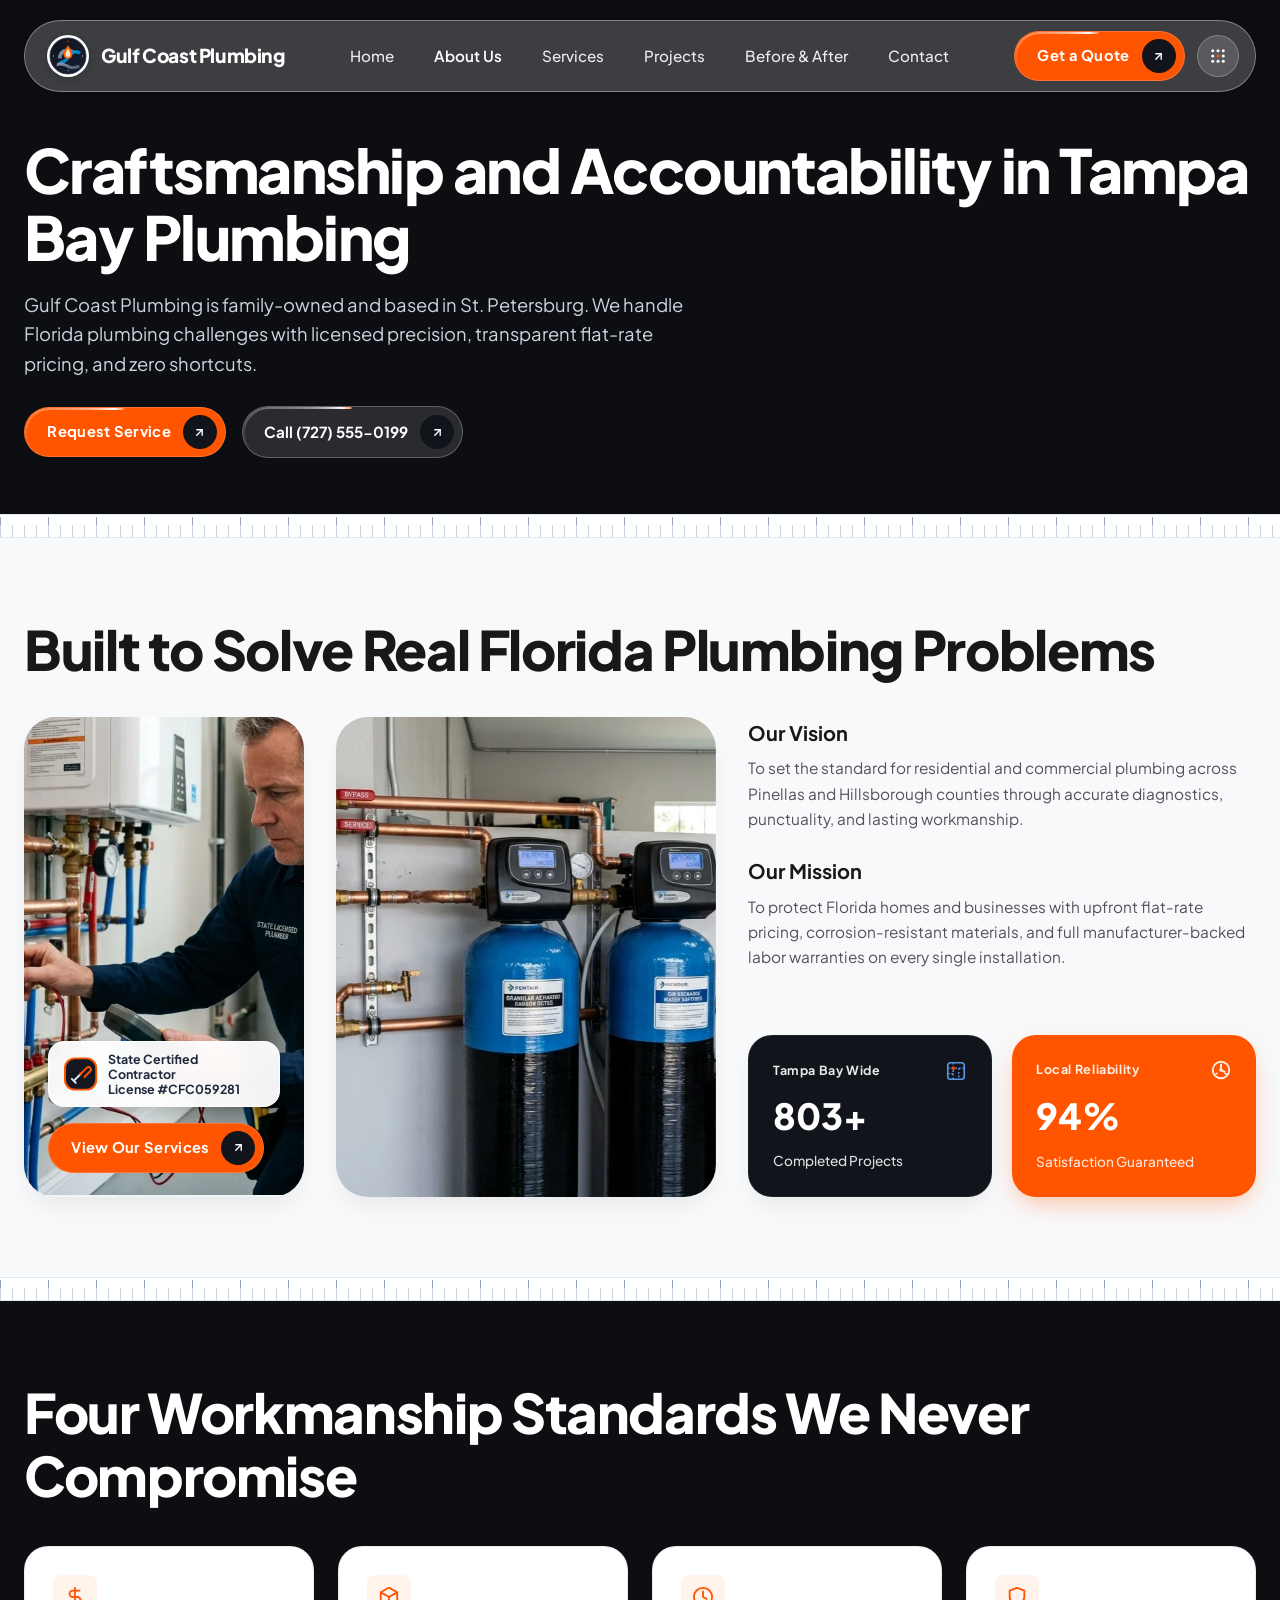
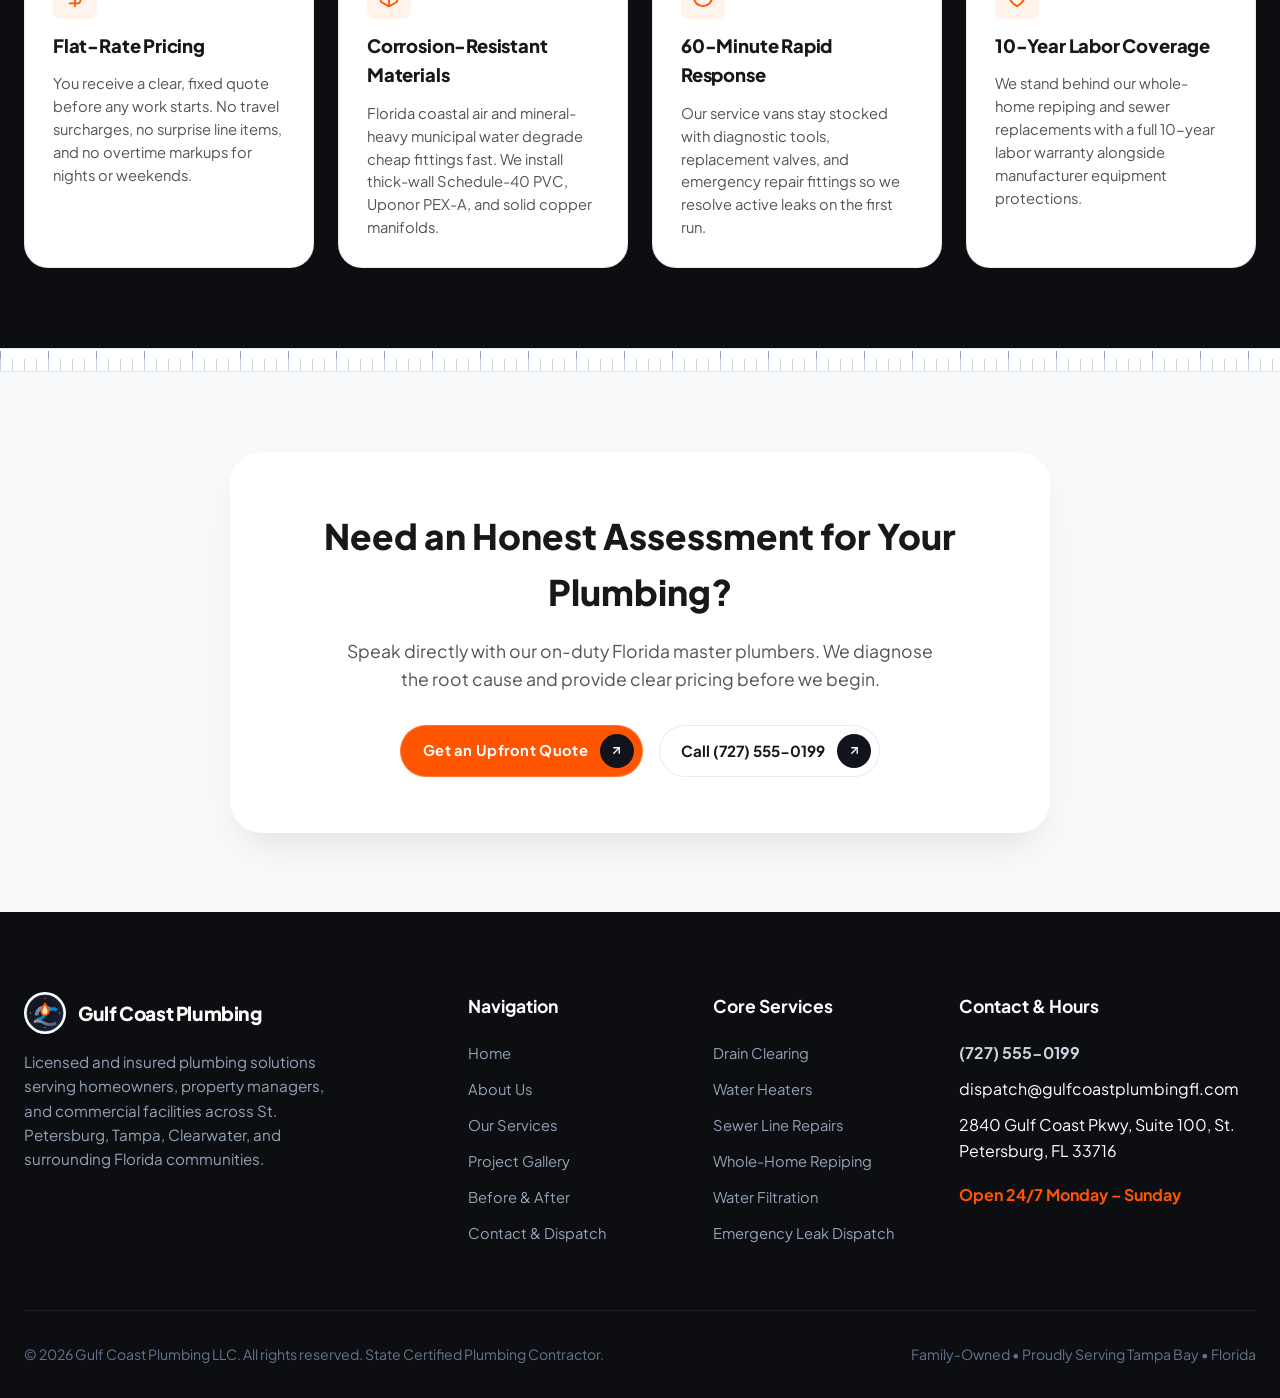
==== commit 32e3c679: "Fix mobile side panel navigation to route to dedicated pages across all screens" ====
--- a/about.html
+++ b/about.html
@@ -481,14 +481,17 @@
   <!-- =========================================================================
        8. MOBILE NAVIGATION DRAWER
        ========================================================================= -->
-  <aside class="quick-drawer" id="mobile-nav-drawer" style="background: #0f1218;" aria-label="Mobile Navigation">
+  <aside class="quick-drawer mobile-nav-panel" id="mobile-nav-drawer" aria-label="Mobile Navigation" aria-hidden="true" role="dialog">
     <div>
-      <div style="display: flex; align-items: center; justify-content: space-between; margin-bottom: 2rem;">
-        <a href="index.html" class="brand-link">
+      <div class="mobile-nav-header">
+        <a href="index.html" class="brand-link" aria-label="Gulf Coast Plumbing Home">
           <img src="assets/images/logo.svg" alt="Logo" class="brand-logo-img">
-          <span class="brand-title">Gulf Coast Plumbing</span>
-        </a>
-        <button id="btn-close-mobile-nav" class="btn-icon-round" aria-label="Close menu">
+          <div>
+            <span class="brand-title">Gulf Coast Plumbing</span>
+            <div style="font-size: 0.72rem; color: #94a3b8; font-weight: 600;">St. Petersburg &bull; Tampa Bay</div>
+          </div>
+        </a>
+        <button id="btn-close-mobile-nav" class="btn-icon-round btn-drawer-close" aria-label="Close menu">
           <svg width="18" height="18" viewBox="0 0 24 24" fill="none" stroke="currentColor" stroke-width="2.5" stroke-linecap="round" stroke-linejoin="round" aria-hidden="true">
             <line x1="18" y1="6" x2="6" y2="18"></line>
             <line x1="6" y1="6" x2="18" y2="18"></line>
@@ -496,17 +499,69 @@
         </button>
       </div>
 
-      <nav class="mobile-drawer-links" style="display: flex; flex-direction: column; gap: 1.25rem;">
-        <a href="index.html" style="font-size: 1.2rem; font-weight: 700; color: #ffffff;">Home</a>
-        <a href="about.html" style="font-size: 1.2rem; font-weight: 700; color: #ff5500;">About Us</a>
-        <a href="services.html" style="font-size: 1.2rem; font-weight: 700; color: #ffffff;">Services</a>
-        <a href="projects.html" style="font-size: 1.2rem; font-weight: 700; color: #ffffff;">Projects</a>
-        <a href="transformations.html" style="font-size: 1.2rem; font-weight: 700; color: #ffffff;">Before &amp; After</a>
-        <a href="contact.html" style="font-size: 1.2rem; font-weight: 700; color: #ffffff;">Contact</a>
+      <nav class="mobile-nav-links" aria-label="Mobile Primary Navigation">
+        <a href="index.html" class="mobile-nav-link">
+          <span>Home</span>
+          <span class="mobile-nav-arrow" aria-hidden="true">
+            <svg class="icon-arrow-craftsman" width="11" height="11" viewBox="0 0 24 24" fill="none" stroke="currentColor" stroke-width="2.5" stroke-linecap="round" stroke-linejoin="round">
+              <line x1="7" y1="17" x2="17" y2="7"></line>
+              <polyline points="7 7 17 7 17 17"></polyline>
+            </svg>
+          </span>
+        </a>
+        <a href="about.html" class="mobile-nav-link active">
+          <span>About Us</span>
+          <span class="mobile-nav-arrow" aria-hidden="true">
+            <svg class="icon-arrow-craftsman" width="11" height="11" viewBox="0 0 24 24" fill="none" stroke="currentColor" stroke-width="2.5" stroke-linecap="round" stroke-linejoin="round">
+              <line x1="7" y1="17" x2="17" y2="7"></line>
+              <polyline points="7 7 17 7 17 17"></polyline>
+            </svg>
+          </span>
+        </a>
+        <a href="services.html" class="mobile-nav-link">
+          <span>Services</span>
+          <span class="mobile-nav-arrow" aria-hidden="true">
+            <svg class="icon-arrow-craftsman" width="11" height="11" viewBox="0 0 24 24" fill="none" stroke="currentColor" stroke-width="2.5" stroke-linecap="round" stroke-linejoin="round">
+              <line x1="7" y1="17" x2="17" y2="7"></line>
+              <polyline points="7 7 17 7 17 17"></polyline>
+            </svg>
+          </span>
+        </a>
+        <a href="projects.html" class="mobile-nav-link">
+          <span>Projects</span>
+          <span class="mobile-nav-arrow" aria-hidden="true">
+            <svg class="icon-arrow-craftsman" width="11" height="11" viewBox="0 0 24 24" fill="none" stroke="currentColor" stroke-width="2.5" stroke-linecap="round" stroke-linejoin="round">
+              <line x1="7" y1="17" x2="17" y2="7"></line>
+              <polyline points="7 7 17 7 17 17"></polyline>
+            </svg>
+          </span>
+        </a>
+        <a href="transformations.html" class="mobile-nav-link">
+          <span>Before &amp; After</span>
+          <span class="mobile-nav-arrow" aria-hidden="true">
+            <svg class="icon-arrow-craftsman" width="11" height="11" viewBox="0 0 24 24" fill="none" stroke="currentColor" stroke-width="2.5" stroke-linecap="round" stroke-linejoin="round">
+              <line x1="7" y1="17" x2="17" y2="7"></line>
+              <polyline points="7 7 17 7 17 17"></polyline>
+            </svg>
+          </span>
+        </a>
+        <a href="contact.html" class="mobile-nav-link">
+          <span>Contact</span>
+          <span class="mobile-nav-arrow" aria-hidden="true">
+            <svg class="icon-arrow-craftsman" width="11" height="11" viewBox="0 0 24 24" fill="none" stroke="currentColor" stroke-width="2.5" stroke-linecap="round" stroke-linejoin="round">
+              <line x1="7" y1="17" x2="17" y2="7"></line>
+              <polyline points="7 7 17 7 17 17"></polyline>
+            </svg>
+          </span>
+        </a>
       </nav>
     </div>
 
-    <div>
+    <div class="mobile-nav-footer">
+      <div class="mobile-nav-hotline">
+        <span class="mobile-nav-hotline-label">24/7 Master Plumber Dispatch</span>
+        <a href="tel:7275550199" class="mobile-nav-hotline-phone">(727) 555-0199</a>
+      </div>
       <a href="tel:7275550199" class="btn-pill-cta" style="width: 100%; justify-content: center;">
         <span class="btn-silk-halo" aria-hidden="true"><span class="btn-silk-beam"></span></span>
         <span class="btn-text">Call (727) 555-0199</span>
--- a/styles.css
+++ b/styles.css
@@ -3631,6 +3631,15 @@
 }
 
 /* --------------------------------------------------------------------------
+   Responsive Visibility Utilities
+   -------------------------------------------------------------------------- */
+@media (max-width: 1024px) {
+  .hide-mobile-tablet {
+    display: none !important;
+  }
+}
+
+/* --------------------------------------------------------------------------
    Accessibility: prefers-reduced-motion
    -------------------------------------------------------------------------- */
 @media (prefers-reduced-motion: reduce) {
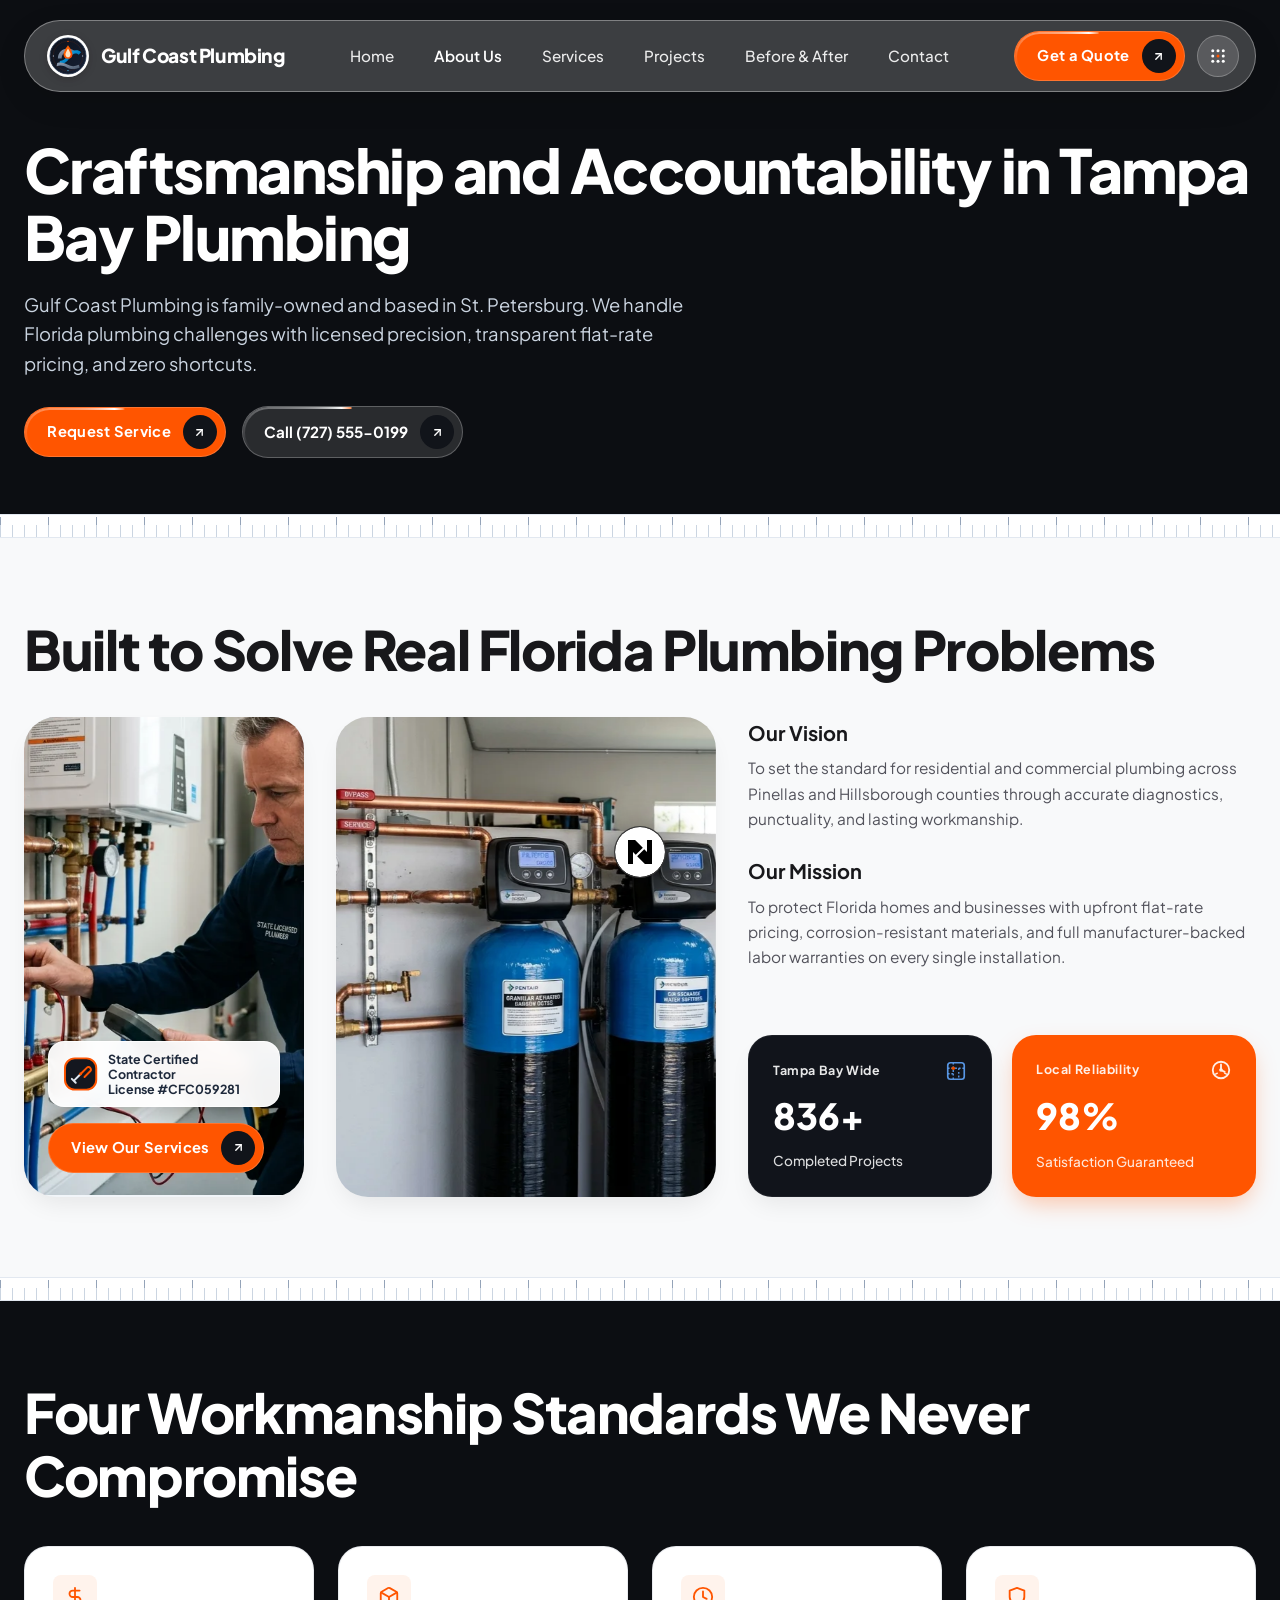
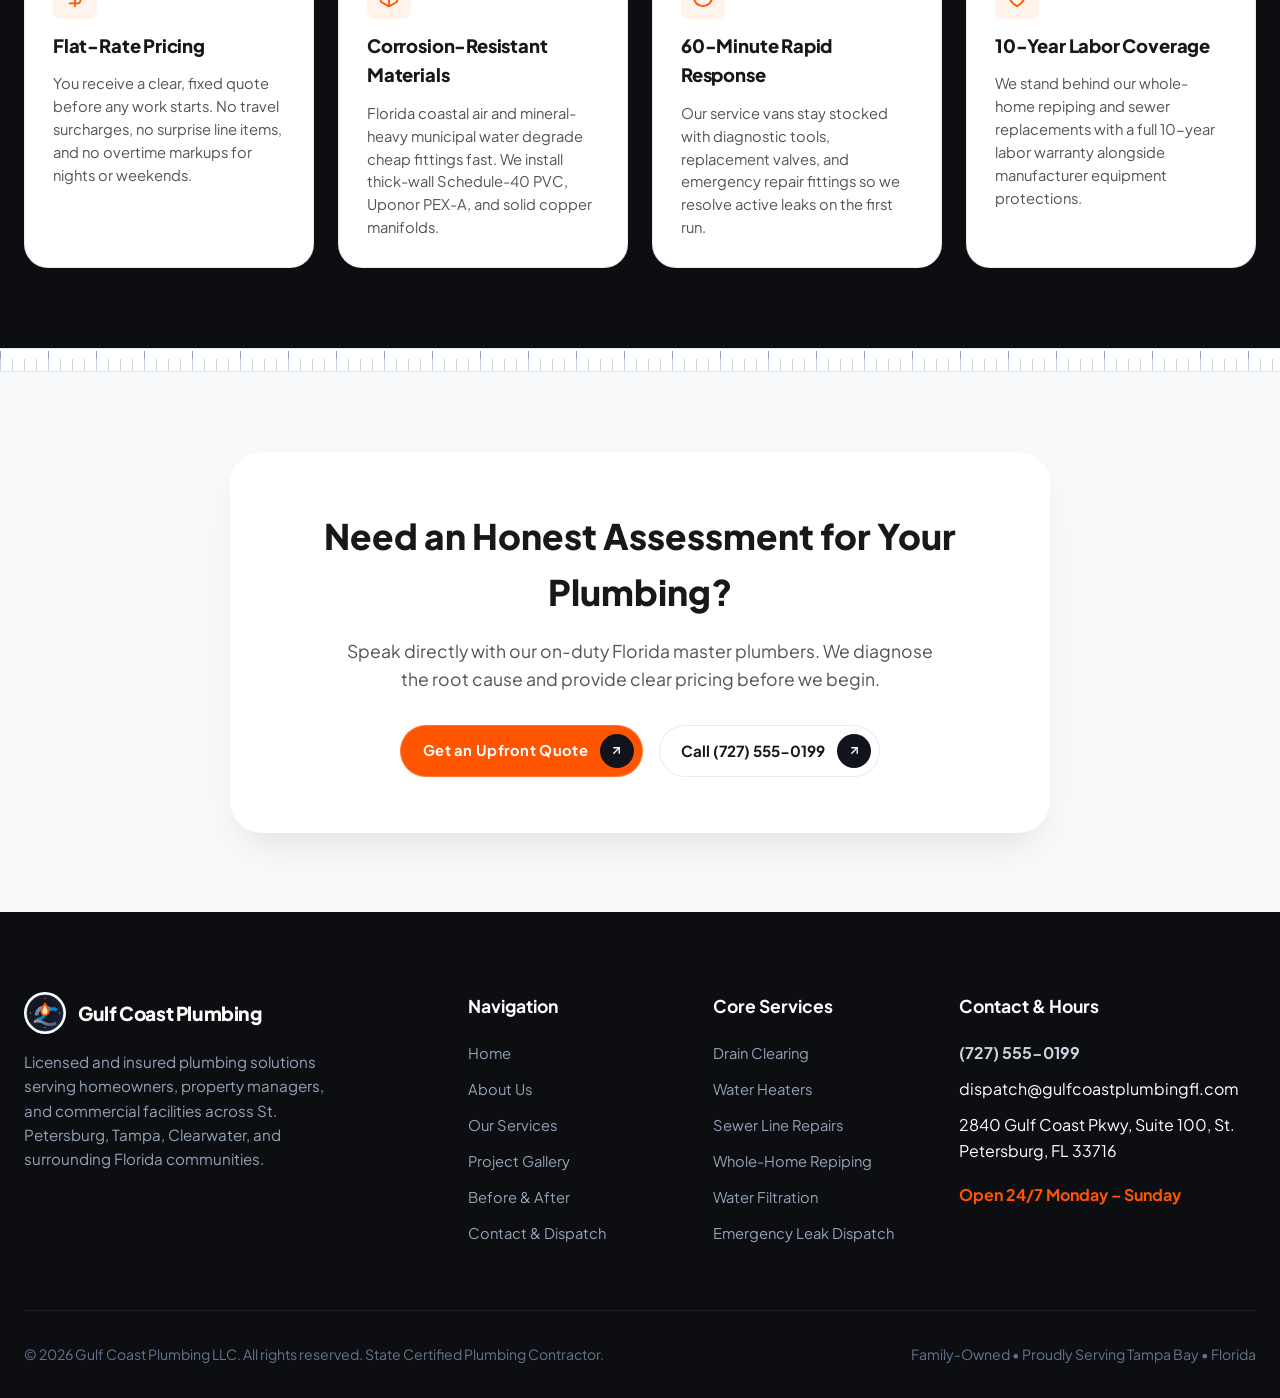
==== commit 4aba77eb: "feat(ui): add signature floating orb to thick pill watermark (Variation 3)" ====
--- a/about.html
+++ b/about.html
@@ -578,5 +578,6 @@
   <!-- Script -->
   <script src="assets/js/anime.min.js"></script>
   <script src="app.js"></script>
+  <script src="assets/js/nour-watermark.js" defer></script>
 </body>
 </html>
